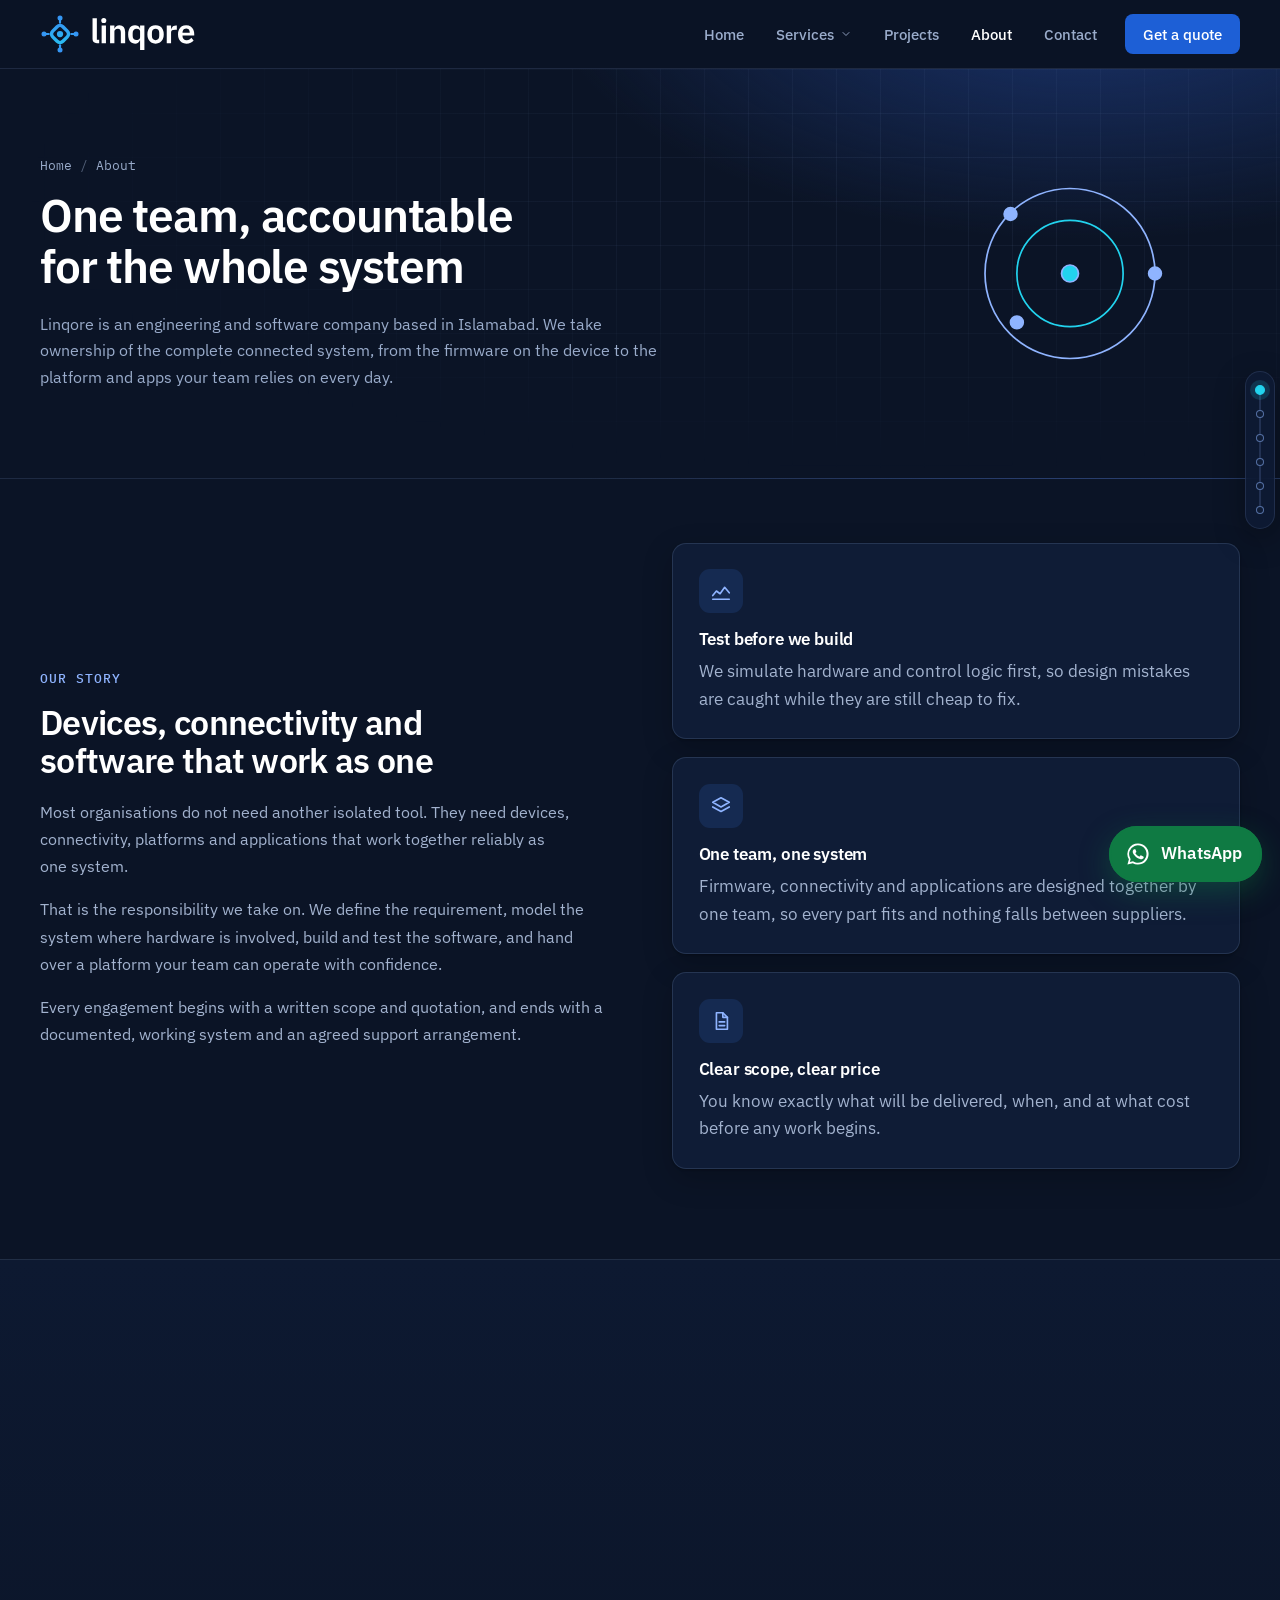
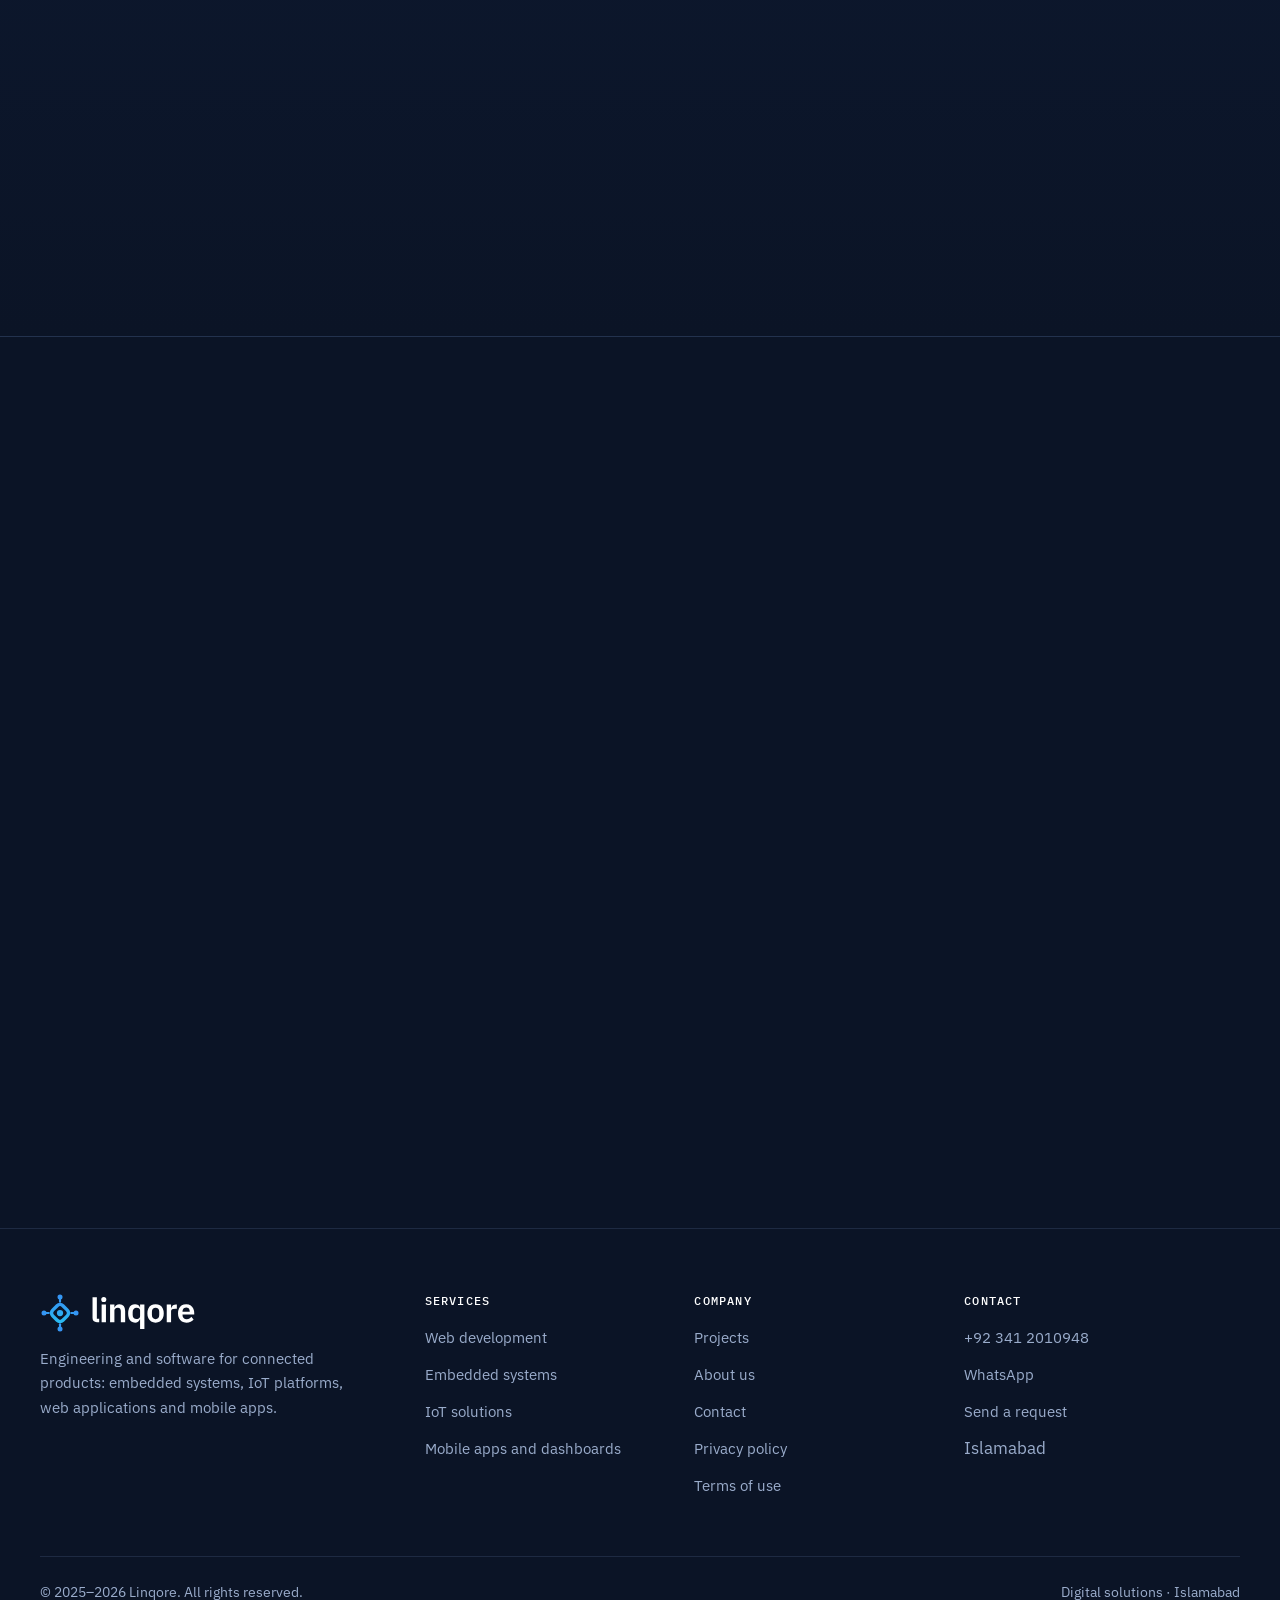
==== about/index.html @ fb5c83b1 "Copy: general quote and call to action that fit every kind of project Co-Authored-By: Claude Opus 5." ====
<!doctype html>
<html lang="en">
<head>
<meta charset="utf-8">
<meta http-equiv="Content-Security-Policy" content="default-src 'none'; script-src 'self'; style-src 'self'; font-src 'self'; img-src 'self' data:; connect-src 'self' https://formsubmit.co; base-uri 'none'; form-action 'none'; object-src 'none'; manifest-src 'self'; upgrade-insecure-requests">
<meta name="referrer" content="strict-origin-when-cross-origin">
<meta name="viewport" content="width=device-width, initial-scale=1, viewport-fit=cover">
<title>About Linqore: Engineering and Software Company in Islamabad</title>
<meta name="description" content="Linqore is an engineering and software company based in Islamabad. We take ownership of the complete connected system, from the firmware on the device to the platform and apps your team relies on every day.">
<link rel="canonical" href="https://123rahmat.github.io/NX/about/">
<meta name="theme-color" content="#0B1426">
<meta name="format-detection" content="telephone=no">
<meta property="og:type" content="website"><meta property="og:site_name" content="Linqore"><meta property="og:locale" content="en_PK">
<meta property="og:title" content="About Linqore: Engineering and Software Company in Islamabad"><meta property="og:description" content="Linqore is an engineering and software company based in Islamabad. We take ownership of the complete connected system, from the firmware on the device to the platform and apps your team relies on every day.">
<meta property="og:url" content="https://123rahmat.github.io/NX/about/"><meta property="og:image" content="https://123rahmat.github.io/NX/og-image.png"><meta property="og:image:width" content="1200"><meta property="og:image:height" content="630">
<meta name="twitter:card" content="summary_large_image"><meta name="twitter:title" content="About Linqore: Engineering and Software Company in Islamabad"><meta name="twitter:description" content="Linqore is an engineering and software company based in Islamabad. We take ownership of the complete connected system, from the firmware on the device to the platform and apps your team relies on every day."><meta name="twitter:image" content="https://123rahmat.github.io/NX/og-image.png">
<link rel="icon" href="data:image/svg+xml,%3Csvg%20xmlns%3D%22http%3A//www.w3.org/2000/svg%22%20viewBox%3D%220%200%2064%2064%22%3E%3Cg%20transform%3D%22translate%280.00%200.00%29%20scale%281.0000%29%22%3E%3Crect%20width%3D%2264%22%20height%3D%2264%22%20rx%3D%2216%22%20fill%3D%22%231D5FD6%22/%3E%3Cg%20transform%3D%22translate%288%208%29%20scale%28.75%29%22%3E%3Crect%20x%3D%2220.5%22%20y%3D%2220.5%22%20width%3D%2223%22%20height%3D%2223%22%20rx%3D%226.5%22%20fill%3D%22none%22%20stroke%3D%22%23FFFFFF%22%20stroke-width%3D%225.5%22%20transform%3D%22rotate%2845%2032%2032%29%22/%3E%3Ccircle%20cx%3D%2232%22%20cy%3D%2232%22%20r%3D%225%22%20fill%3D%22%23FFFFFF%22/%3E%3Cpath%20d%3D%22M32%2014V8.6%22%20stroke%3D%22%23FFFFFF%22%20stroke-width%3D%223.4%22%20stroke-linecap%3D%22round%22%20transform%3D%22rotate%280%2032%2032%29%22/%3E%3Ccircle%20cx%3D%2232%22%20cy%3D%226.4%22%20r%3D%224%22%20fill%3D%22%2322D3EE%22%20transform%3D%22rotate%280%2032%2032%29%22/%3E%3Cpath%20d%3D%22M32%2014V8.6%22%20stroke%3D%22%23FFFFFF%22%20stroke-width%3D%223.4%22%20stroke-linecap%3D%22round%22%20transform%3D%22rotate%2890%2032%2032%29%22/%3E%3Ccircle%20cx%3D%2232%22%20cy%3D%226.4%22%20r%3D%224%22%20fill%3D%22%2322D3EE%22%20transform%3D%22rotate%2890%2032%2032%29%22/%3E%3Cpath%20d%3D%22M32%2014V8.6%22%20stroke%3D%22%23FFFFFF%22%20stroke-width%3D%223.4%22%20stroke-linecap%3D%22round%22%20transform%3D%22rotate%28180%2032%2032%29%22/%3E%3Ccircle%20cx%3D%2232%22%20cy%3D%226.4%22%20r%3D%224%22%20fill%3D%22%2322D3EE%22%20transform%3D%22rotate%28180%2032%2032%29%22/%3E%3Cpath%20d%3D%22M32%2014V8.6%22%20stroke%3D%22%23FFFFFF%22%20stroke-width%3D%223.4%22%20stroke-linecap%3D%22round%22%20transform%3D%22rotate%28270%2032%2032%29%22/%3E%3Ccircle%20cx%3D%2232%22%20cy%3D%226.4%22%20r%3D%224%22%20fill%3D%22%2322D3EE%22%20transform%3D%22rotate%28270%2032%2032%29%22/%3E%3C/g%3E%3C/g%3E%3C/svg%3E" type="image/svg+xml">
<link rel="icon" href="../assets/favicon-32.png?v=aaf29b44cd" sizes="32x32" type="image/png">
<link rel="manifest" href="../site.webmanifest">
<link rel="apple-touch-icon" href="../assets/apple-touch-icon.png?v=e10cc27778">
<link rel="preload" href="../fonts/plex-sans-var.woff2" as="font" type="font/woff2" crossorigin>
<link rel="stylesheet" href="../assets/site.css?v=3111aea487">
<script src="../assets/site.js?v=c3d017e6e9"></script>
<script type="application/ld+json">{"@context": "https://schema.org", "@type": "BreadcrumbList", "itemListElement": [{"@type": "ListItem", "position": 1, "name": "Home", "item": "https://123rahmat.github.io/NX/"}, {"@type": "ListItem", "position": 2, "name": "About", "item": "https://123rahmat.github.io/NX/about/"}]}</script>
</head>
<body>
<a class="skip" href="#main">Skip to content</a>
<header class="hdr"><div class="wrap">
<a class="brand" href="../" ><img src="../assets/logo.svg?v=4b21b2e368" alt="Linqore" width="122" height="32"></a>
<button class="burger" type="button" aria-controls="nav" aria-expanded="false" aria-label="Menu"><span></span></button>
<nav class="nav" id="nav" aria-label="Main">
<a href="../">Home</a>
<div class="dd"><button type="button" aria-expanded="false" aria-haspopup="true">Services <svg viewBox="0 0 24 24" fill="none" stroke="currentColor" stroke-width="1.8" stroke-linecap="round" stroke-linejoin="round" aria-hidden="true"><path d="m6 9 6 6 6-6"/></svg></button>
<div class="dd-menu"><a href="../web-development/"><span class="ico"><svg viewBox="0 0 24 24" fill="none" stroke="currentColor" stroke-width="1.8" stroke-linecap="round" stroke-linejoin="round" aria-hidden="true"><rect x="3" y="4" width="18" height="14" rx="2"/><path d="M3 8h18M7 21h10M12 18v3"/></svg></span><span><b>Web development</b><small>Websites, portals and admin panels</small></span></a><a href="../embedded-systems/"><span class="ico"><svg viewBox="0 0 24 24" fill="none" stroke="currentColor" stroke-width="1.8" stroke-linecap="round" stroke-linejoin="round" aria-hidden="true"><rect x="7" y="7" width="10" height="10" rx="1.5"/><path d="M10 10h4v4h-4zM9 3v4M15 3v4M9 17v4M15 17v4M3 9h4M3 15h4M17 9h4M17 15h4"/></svg></span><span><b>Embedded systems</b><small>Firmware for ESP32, STM32 and Arduino</small></span></a><a href="../iot-solutions/"><span class="ico"><svg viewBox="0 0 24 24" fill="none" stroke="currentColor" stroke-width="1.8" stroke-linecap="round" stroke-linejoin="round" aria-hidden="true"><path d="M7 18a4.5 4.5 0 0 1-.5-9 6 6 0 0 1 11.5 1.5A3.75 3.75 0 0 1 17.5 18z"/><path d="M12 12v6M9.5 14.5 12 12l2.5 2.5"/></svg></span><span><b>IoT solutions</b><small>Devices, connectivity and cloud</small></span></a><a href="../mobile-apps/"><span class="ico"><svg viewBox="0 0 24 24" fill="none" stroke="currentColor" stroke-width="1.8" stroke-linecap="round" stroke-linejoin="round" aria-hidden="true"><rect x="7" y="2.5" width="10" height="19" rx="2.2"/><path d="M11 18.5h2"/></svg></span><span><b>Mobile apps and dashboards</b><small>Android, iOS and web dashboards</small></span></a><a class="all" href="../services/">All services <svg viewBox="0 0 24 24" fill="none" stroke="currentColor" stroke-width="1.8" stroke-linecap="round" stroke-linejoin="round" aria-hidden="true" class="arr"><path d="M5 12h14M13 6l6 6-6 6"/></svg></a></div></div>
<a href="../projects/">Projects</a>
<a href="../about/" aria-current="page">About</a>
<a href="../contact/">Contact</a>
<a class="btn cta" href="../contact/">Get a quote</a>
</nav></div></header>
<main id="main">
<section class="phero"><div class="grid-bg"></div><div class="wrap">
<div><ol class="crumbs"><li><a href="../">Home</a></li><li aria-current="page">About</li></ol><h1>One team, accountable for the whole system</h1><p class="lead">Linqore is an engineering and software company based in Islamabad. We take ownership of the complete connected system, from the firmware on the device to the platform and apps your team relies on every day.</p></div>
<div class="art"><svg viewBox="0 0 320 240" fill="none" aria-hidden="true"><g stroke="currentColor" stroke-width="1.6"><circle cx="160" cy="120" r="80"/><circle cx="160" cy="120" r="50" stroke="#22D3EE"/><circle cx="160" cy="120" r="8" fill="#22D3EE"/><circle cx="240" cy="120" r="6" fill="currentColor"/><circle cx="104" cy="64" r="6" fill="currentColor"/><circle cx="110" cy="166" r="6" fill="currentColor"/></g></svg></div></div></section>
<section class="sec"><div class="wrap split">
<div data-rv><span class="kick">Our story</span><h2 class="h2">Devices, connectivity and software that work as one</h2><div class="prose"><p>Most organisations do not need another isolated tool. They need devices, connectivity, platforms and applications that work together reliably as one system.</p><p>That is the responsibility we take on. We define the requirement, model the system where hardware is involved, build and test the software, and hand over a platform your team can operate with confidence.</p><p>Every engagement begins with a written scope and quotation, and ends with a documented, working system and an agreed support arrangement.</p></div></div>
<div class="cards one" data-rv><div class="card"><div class="ico-b"><svg viewBox="0 0 24 24" fill="none" stroke="currentColor" stroke-width="1.8" stroke-linecap="round" stroke-linejoin="round" aria-hidden="true"><path d="M3 17l4-5 4 3 5-7 5 6"/><path d="M3 21h18"/></svg></div><h3>Test before we build</h3><p>We simulate hardware and control logic first, so design mistakes are caught while they are still cheap to fix.</p></div><div class="card"><div class="ico-b"><svg viewBox="0 0 24 24" fill="none" stroke="currentColor" stroke-width="1.8" stroke-linecap="round" stroke-linejoin="round" aria-hidden="true"><path d="m12 3 9 5-9 5-9-5z"/><path d="m3 13 9 5 9-5"/></svg></div><h3>One team, one system</h3><p>Firmware, connectivity and applications are designed together by one team, so every part fits and nothing falls between suppliers.</p></div><div class="card"><div class="ico-b"><svg viewBox="0 0 24 24" fill="none" stroke="currentColor" stroke-width="1.8" stroke-linecap="round" stroke-linejoin="round" aria-hidden="true"><path d="M7 3h7l5 5v13H7z"/><path d="M14 3v5h5M10 13h6M10 17h6"/></svg></div><h3>Clear scope, clear price</h3><p>You know exactly what will be delivered, when, and at what cost before any work begins.</p></div></div>
</div></section>
<section class="sec alt"><div class="wrap">
<div class="sec-h" data-rv><span class="kick">Connectivity</span><h2>Communication links and protocols</h2><p>We connect devices over the link that suits the site, and use the protocol your systems already speak.</p></div>
<div class="cards four"><div class="card" data-rv><div class="ico-b"><svg viewBox="0 0 24 24" fill="none" stroke="currentColor" stroke-width="1.8" stroke-linecap="round" stroke-linejoin="round" aria-hidden="true"><path d="M2 9a15 15 0 0 1 20 0M5 12.5a10 10 0 0 1 14 0M8.5 16a5 5 0 0 1 7 0"/><circle cx="12" cy="19.5" r="1"/></svg></div><h3>Wi-Fi</h3><p>Local networks and direct cloud access for indoor and campus systems.</p><ul class="tags"><li>ESP32</li><li>ESP8266</li><li>Provisioning</li></ul></div><div class="card" data-rv><div class="ico-b"><svg viewBox="0 0 24 24" fill="none" stroke="currentColor" stroke-width="1.8" stroke-linecap="round" stroke-linejoin="round" aria-hidden="true"><path d="M4 20v-3M9 20v-7M14 20V9M19 20V4"/></svg></div><h3>GSM and LTE</h3><p>Remote sites with no Wi-Fi, using mobile data or SMS alerts.</p><ul class="tags"><li>SIM800L</li><li>GPRS data</li><li>SMS</li></ul></div><div class="card" data-rv><div class="ico-b"><svg viewBox="0 0 24 24" fill="none" stroke="currentColor" stroke-width="1.8" stroke-linecap="round" stroke-linejoin="round" aria-hidden="true"><path d="m7 7 10 10-5 4V3l5 4L7 17"/></svg></div><h3>Bluetooth</h3><p>Short-range pairing and setup from a phone app.</p><ul class="tags"><li>BLE</li><li>Classic</li><li>App setup</li></ul></div><div class="card" data-rv><div class="ico-b"><svg viewBox="0 0 24 24" fill="none" stroke="currentColor" stroke-width="1.8" stroke-linecap="round" stroke-linejoin="round" aria-hidden="true"><path d="M5 3v6a3 3 0 0 0 3 3h8a3 3 0 0 1 3 3v6"/><path d="M3 3h4M17 21h4"/></svg></div><h3>Serial and wired</h3><p>Boards, sensors and industrial equipment on a wire.</p><ul class="tags"><li>UART</li><li>SPI</li><li>I2C</li><li>RS-485</li><li>CAN</li></ul></div></div>
</div></section>
<section class="sec"><div class="wrap">
<div class="sec-h" data-rv><span class="kick">Protocols</span><h2>Industry-standard protocols, securely implemented</h2></div>
<div class="proto" data-rv><div><b>MQTT</b><p>Lightweight publish and subscribe for sensors and commands.</p></div><div><b>HTTP / HTTPS</b><p>REST APIs and web services between devices and servers.</p></div><div><b>TCP</b><p>Reliable data streams, for example device to PC or server.</p></div><div><b>UDP</b><p>Fast, low-latency telemetry where an occasional loss is acceptable.</p></div><div><b>WebSocket</b><p>Live two-way updates for dashboards.</p></div><div><b>Modbus</b><p>Industrial meters, drives and controllers.</p></div><div><b>CoAP</b><p>Constrained devices on low-power networks.</p></div><div><b>TLS</b><p>Encryption for data in transit.</p></div></div>
</div></section>
<section class="sec"><div class="wrap"><div class="cta-band" data-rv><div><h2>Have a project in mind? Let us build it right.</h2><p>Share your requirements. We will reply with a written scope, a realistic timeline and an itemised quotation, with no obligation.</p></div>
<div class="btns"><a class="btn btn-l" href="../contact/">Get a quote <svg viewBox="0 0 24 24" fill="none" stroke="currentColor" stroke-width="1.8" stroke-linecap="round" stroke-linejoin="round" aria-hidden="true" class="arr"><path d="M5 12h14M13 6l6 6-6 6"/></svg></a><a class="btn btn-wa" href="https://wa.me/923412010948?text=Hi%20Linqore%2C%20I%27d%20like%20to%20discuss%20a%20project." target="_blank" rel="noopener noreferrer"><svg viewBox="0 0 32 32" aria-hidden="true"><path fill="currentColor" d="M16 3a13 13 0 0 0-11.2 19.6L3 29l6.6-1.7A13 13 0 1 0 16 3zm0 23.7c-2 0-4-.6-5.7-1.6l-.4-.2-3.9 1 1-3.8-.3-.4A10.7 10.7 0 1 1 16 26.7zm5.9-8c-.3-.2-1.9-1-2.2-1s-.5-.2-.7.2-.8 1-1 1.2-.4.2-.7 0a8.8 8.8 0 0 1-4.4-3.8c-.3-.6.3-.5 1-1.7.1-.2 0-.4 0-.6l-1-2.4c-.3-.6-.5-.5-.7-.5h-.6c-.2 0-.6 0-.9.4s-1.2 1.1-1.2 2.7 1.2 3.2 1.4 3.4 2.4 3.6 5.7 5c2.1.9 3 1 4 .8.7-.1 1.9-.8 2.2-1.5s.3-1.4.2-1.5-.3-.2-.6-.4z"/></svg> WhatsApp</a></div></div></div></section>
</main>
<footer class="ftr"><div class="wrap">
<div class="cols">
<div><a class="brand" href="../"><img src="../assets/logo.svg?v=4b21b2e368" alt="Linqore" width="122" height="32"></a><p>Engineering and software for connected products: embedded systems, IoT platforms, web applications and mobile apps.</p></div>
<div><h2 class="fh">Services</h2><ul><li><a href="../web-development/">Web development</a></li><li><a href="../embedded-systems/">Embedded systems</a></li><li><a href="../iot-solutions/">IoT solutions</a></li><li><a href="../mobile-apps/">Mobile apps and dashboards</a></li></ul></div>
<div><h2 class="fh">Company</h2><ul><li><a href="../projects/">Projects</a></li><li><a href="../about/">About us</a></li><li><a href="../contact/">Contact</a></li><li><a href="../privacy/">Privacy policy</a></li><li><a href="../terms/">Terms of use</a></li></ul></div>
<div><h2 class="fh">Contact</h2><ul><li><a href="tel:+923412010948">+92 341 2010948</a></li><li><a href="https://wa.me/923412010948?text=Hi%20Linqore%2C%20I%27d%20like%20to%20discuss%20a%20project." target="_blank" rel="noopener noreferrer">WhatsApp</a></li><li><a href="../contact/">Send a request</a></li><li>Islamabad</li></ul></div>
</div>
<div class="bot"><span>&copy; 2025&ndash;<span id="yr">2026</span> Linqore. All rights reserved.</span><span>Digital solutions &middot; Islamabad</span></div>
</div></footer>
<a class="wa-fab" href="https://wa.me/923412010948?text=Hi%20Linqore%2C%20I%27d%20like%20to%20discuss%20a%20project." target="_blank" rel="noopener noreferrer" aria-label="Chat with us on WhatsApp"><svg viewBox="0 0 32 32" aria-hidden="true"><path fill="currentColor" d="M16 3a13 13 0 0 0-11.2 19.6L3 29l6.6-1.7A13 13 0 1 0 16 3zm0 23.7c-2 0-4-.6-5.7-1.6l-.4-.2-3.9 1 1-3.8-.3-.4A10.7 10.7 0 1 1 16 26.7zm5.9-8c-.3-.2-1.9-1-2.2-1s-.5-.2-.7.2-.8 1-1 1.2-.4.2-.7 0a8.8 8.8 0 0 1-4.4-3.8c-.3-.6.3-.5 1-1.7.1-.2 0-.4 0-.6l-1-2.4c-.3-.6-.5-.5-.7-.5h-.6c-.2 0-.6 0-.9.4s-1.2 1.1-1.2 2.7 1.2 3.2 1.4 3.4 2.4 3.6 5.7 5c2.1.9 3 1 4 .8.7-.1 1.9-.8 2.2-1.5s.3-1.4.2-1.5-.3-.2-.6-.4z"/></svg><span>WhatsApp</span></a>
</body>
</html>
---- assets/site.css ----
/* Linqore design system */
@font-face{font-family:'IBM Plex Sans';font-style:normal;font-weight:400 600;font-display:optional;src:url(../fonts/plex-sans-var.woff2) format('woff2');unicode-range:U+0000-00FF,U+0131,U+0152-0153,U+02BB-02BC,U+02C6,U+02DA,U+02DC,U+0304,U+0308,U+0329,U+2000-206F,U+20AC,U+2122,U+2191,U+2193,U+2212,U+2215,U+FEFF,U+FFFD}
@font-face{font-family:'IBM Plex Mono';font-style:normal;font-weight:400;font-display:optional;src:url(../fonts/plex-mono-400.woff2) format('woff2');unicode-range:U+0000-00FF,U+2000-206F}
@font-face{font-family:'IBM Plex Mono';font-style:normal;font-weight:500;font-display:optional;src:url(../fonts/plex-mono-500.woff2) format('woff2');unicode-range:U+0000-00FF,U+2000-206F}

:root{
  --navy:#0B1426;--navy-2:#0F1C36;--line-d:rgba(148,178,230,.14);
  --ink-d:#E8EEF8;--muted-d:#9AACCB;
  --bg:#0B1426;--bg-2:#0D1931;--card:#0F1C36;--field:#0A1222;--line:rgba(148,178,230,.16);--ink:#E8EEF8;--muted:#A3B3CF;
  --accent:#8FB4FF;--accent-2:#3B82F6;--btn:#1D5FD6;--btn-h:#2563EB;--cyan:#22D3EE;--ok:#16A34A;--wa:#0F7A43;
  --r:14px;--r-sm:10px;--shadow:0 1px 2px rgba(0,0,0,.25),0 10px 30px rgba(0,0,0,.22);
  --shadow-lg:0 2px 4px rgba(0,0,0,.3),0 24px 60px rgba(0,0,0,.4);
  --ease:cubic-bezier(.2,.7,.2,1);--wrap:1200px;--hdr:68px;--gut:clamp(16px,4vw,40px);
  --sans:'IBM Plex Sans',system-ui,-apple-system,'Segoe UI',sans-serif;--mono:'IBM Plex Mono',ui-monospace,Menlo,monospace;
  color-scheme:dark;
}
*,*::before,*::after{box-sizing:border-box}
/* All scrollbars hidden (scrolling still works everywhere); the section dots show page position */
*{scrollbar-width:none;-ms-overflow-style:none}
*::-webkit-scrollbar{display:none;width:0;height:0}
html{-webkit-text-size-adjust:100%;scroll-behavior:smooth;scroll-padding-top:calc(var(--hdr) + 16px)}
body{margin:0;background:var(--bg);color:var(--ink);font:clamp(15px,14.4px + .2vw,16.5px)/1.65 var(--sans);-webkit-font-smoothing:antialiased;text-rendering:optimizeLegibility;font-kerning:normal;font-feature-settings:"kern" 1,"liga" 1,"calt" 1}
img,svg,canvas{display:block;max-width:100%}
a{color:var(--accent);text-underline-offset:3px}
h1,h2,h3,h4{line-height:1.12;margin:0;font-weight:600;letter-spacing:-.02em;text-wrap:balance;color:#fff}
h3,h4{letter-spacing:-.01em;line-height:1.25}
p{margin:0;text-wrap:pretty}
:focus-visible{outline:3px solid var(--accent-2);outline-offset:3px;border-radius:4px}
.wrap{max-width:calc(var(--wrap) + 2 * var(--gut));margin:0 auto;padding:0 var(--gut)}
@media (min-width:1600px){:root{--wrap:1320px}}
.skip{position:absolute;left:12px;top:-60px;z-index:100;background:#fff;color:#0F1B2E;text-decoration:none;padding:10px 14px;border-radius:8px;font-weight:600}
.skip:focus{top:12px}
.sr{position:absolute;width:1px;height:1px;overflow:hidden;clip:rect(0 0 0 0);white-space:nowrap}

/* ---------- Header / top navigation ---------- */
.hdr{position:sticky;top:0;z-index:50;background:rgba(11,20,38,.94);backdrop-filter:saturate(1.4) blur(14px);-webkit-backdrop-filter:saturate(1.4) blur(14px);border-bottom:1px solid var(--line-d);color:var(--ink-d)}
.hdr .wrap{height:var(--hdr);display:flex;align-items:center;gap:24px}
.brand{display:flex;align-items:center;gap:10px;color:#fff;text-decoration:none;font-weight:600;font-size:19px;letter-spacing:-.01em;flex:none}
.brand img{display:block;height:36px;width:auto}
@media (min-width:1024px){.hdr .brand img{height:40px}}
@media (max-width:360px){.hdr .brand img{height:32px}}
.ftr .brand img{height:40px}
.brand svg{width:34px;height:34px;flex:none}
.nav{display:flex;align-items:center;gap:4px;margin-left:auto}
.nav>a,.dd>button{display:flex;align-items:center;gap:6px;height:40px;padding:0 14px;border-radius:8px;color:var(--muted-d);text-decoration:none;font:500 15px var(--sans);background:none;border:0;cursor:pointer;transition:color .2s,background .2s}
.nav>a:focus-visible,.dd>button:focus-visible,.dd.open>button{color:#fff;background:rgba(255,255,255,.06)}
@media (hover:hover) and (pointer:fine){.nav>a:hover,.dd>button:hover{color:#fff;background:rgba(255,255,255,.06)}}
.nav>a[aria-current],.dd.cur>button{color:#fff}
.nav .cta{margin-left:10px;background:var(--btn);color:#fff!important;padding:0 18px}
.nav .cta:hover{background:var(--btn-h)}
.dd{position:relative}
.dd>button svg{width:12px;height:12px;transition:transform .25s var(--ease)}
.dd-menu{position:absolute;top:calc(100% + 10px);left:50%;width:min(560px,90vw);transform:translate(-50%,6px);opacity:0;visibility:hidden;transition:opacity .2s,transform .25s var(--ease),visibility .2s;background:var(--navy-2);border:1px solid var(--line-d);border-radius:var(--r);padding:10px;display:grid;grid-template-columns:1fr 1fr;gap:4px;box-shadow:0 24px 60px rgba(0,0,0,.4)}
.dd-menu::before{content:"";position:absolute;inset:-12px 0 auto;height:12px}
.dd.open .dd-menu{opacity:1;visibility:visible;transform:translate(-50%,0)}
@media (hover:hover) and (pointer:fine) and (min-width:961px){.dd:hover .dd-menu{opacity:1;visibility:visible;transform:translate(-50%,0)}.dd:hover>button svg{transform:rotate(180deg)}}
.dd.open>button svg{transform:rotate(180deg)}
.dd-menu a{display:flex;gap:12px;padding:12px;border-radius:var(--r-sm);text-decoration:none;color:var(--ink-d);transition:background .2s}
.dd-menu a:hover,.dd-menu a[aria-current]{background:rgba(255,255,255,.06)}
.dd-menu .ico{flex:none;width:38px;height:38px;border-radius:9px;background:rgba(59,130,246,.14);color:#8FB4FF;display:grid;place-items:center}
.dd-menu .ico svg{width:20px;height:20px}
.dd-menu b{display:block;font-weight:600;font-size:15px}
.dd-menu small{display:block;color:var(--muted-d);font-size:13px;line-height:1.45;margin-top:2px}
.dd-menu .all svg{width:16px;height:16px;flex:none}
.dd-menu .all{align-items:center;gap:6px;grid-column:1/-1;justify-content:center;color:#8FB4FF;font-weight:500;font-size:14px;border-top:1px solid var(--line-d);border-radius:0 0 var(--r-sm) var(--r-sm);margin-top:4px}
.nav a,.nav button,.burger{-webkit-tap-highlight-color:transparent}
.burger{display:none;margin-left:auto;width:44px;height:44px;border-radius:10px;border:1px solid var(--line-d);background:transparent;color:#fff;cursor:pointer;place-items:center}
.burger span,.burger span::before,.burger span::after{display:block;width:20px;height:2px;background:currentColor;border-radius:2px;position:relative;transition:transform .3s var(--ease),background .2s}
.burger span::before,.burger span::after{content:"";position:absolute;left:0}
.burger span::before{top:-6px}.burger span::after{top:6px}
.menu-open .burger span{background:transparent}
.menu-open .burger span::before{transform:translateY(6px) rotate(45deg)}
.menu-open .burger span::after{transform:translateY(-6px) rotate(-45deg)}

@media (max-width:960px){
  .hdr{backdrop-filter:none;-webkit-backdrop-filter:none;background:var(--navy)}
  .js .burger{display:grid}
  .js .nav{position:fixed;inset:var(--hdr) 0 0;margin:0;flex-direction:column;align-items:stretch;gap:2px;padding:16px var(--gut) 32px;background:var(--navy);overflow-y:auto;transform:translateY(-8px);opacity:0;visibility:hidden;transition:opacity .25s,transform .3s var(--ease),visibility .25s;overscroll-behavior:contain;-webkit-overflow-scrolling:touch}
  .js .nav>*{flex-shrink:0}
  .js.menu-open .nav{opacity:1;visibility:visible;transform:none}
  .js.menu-open,.js.menu-open body{overflow:hidden}
  .nav>a,.dd>button{height:52px;font-size:17px;padding:0 12px;width:100%;justify-content:space-between}
  .dd-menu{position:static;transform:none;width:auto;opacity:1;visibility:visible;grid-template-columns:1fr;background:transparent;border:0;box-shadow:none;padding:0 0 8px 8px;display:none}
  .dd.open .dd-menu{display:grid;transform:none}
  .nav .cta{margin:14px 0 0;justify-content:center}
  .hdr .wrap{gap:12px}
  html:not(.js) .hdr .wrap{height:auto;flex-wrap:wrap;padding-top:12px;padding-bottom:12px}
  html:not(.js) .nav{flex-wrap:wrap;margin-left:0}
}

/* ---------- Buttons ---------- */
.btn{display:inline-flex;align-items:center;justify-content:center;gap:10px;height:46px;padding:0 22px;border-radius:10px;font:600 15px var(--sans);text-decoration:none;border:1px solid transparent;cursor:pointer;transition:transform .2s var(--ease),background .2s,box-shadow .2s,border-color .2s}
.btn svg{width:18px;height:18px;transition:transform .2s var(--ease)}
.btn:hover svg.arr{transform:translateX(3px)}
.btn-p{background:var(--btn);color:#fff;box-shadow:0 6px 20px rgba(29,95,214,.35)}
.btn-p:hover{background:var(--btn-h);transform:translateY(-1px)}
.btn-l{background:#fff;color:#0F1B2E}
.btn-l:hover{transform:translateY(-1px);box-shadow:var(--shadow-lg)}
.btn-g{border-color:rgba(255,255,255,.22);color:#fff;background:rgba(255,255,255,.04)}
.btn-g:hover{border-color:rgba(255,255,255,.5);background:rgba(255,255,255,.08)}
.btn-wa{background:var(--wa);color:#fff}
.btn-wa:hover{filter:brightness(1.1);transform:translateY(-1px)}
.btns{display:flex;flex-wrap:wrap;gap:12px}

/* ---------- Hero (home) ---------- */
.hero{position:relative;overflow:hidden;background:radial-gradient(1200px 600px at 75% -10%,#1B3570 0%,transparent 60%),radial-gradient(800px 500px at -10% 110%,#0E2A4F 0%,transparent 60%),var(--navy);color:var(--ink-d);isolation:isolate}
.hero canvas{position:absolute;inset:0;width:100%;height:100%;z-index:-1}
.hero::after{content:"";position:absolute;inset:auto 0 0;height:120px;background:linear-gradient(transparent,rgba(11,20,38,.6));z-index:-1;pointer-events:none}
.hero .wrap{display:grid;grid-template-columns:1.1fr .9fr;gap:clamp(40px,5vw,72px);align-items:center;padding-top:clamp(48px,6vw,88px);padding-bottom:clamp(56px,6vw,92px);min-height:min(760px,calc(100vh - var(--hdr)))}
.eyebrow{display:inline-flex;align-items:center;gap:10px;font:500 13px var(--mono);letter-spacing:.08em;text-transform:uppercase;color:#8FB4FF}
.eyebrow::before{content:"";width:8px;height:8px;border-radius:2px;background:var(--cyan);box-shadow:0 0 0 4px rgba(34,211,238,.15);animation:pulse 2.4s ease-in-out infinite}
.hero h1{font-size:clamp(34px,4.8vw,60px);line-height:1.05;margin:18px 0 20px;color:#fff;letter-spacing:-.03em}
.hero h1 .grad{background:linear-gradient(92deg,#8FB4FF 0%,#22D3EE 100%);-webkit-background-clip:text;background-clip:text;color:transparent}
.hero .lead{font-size:clamp(16px,1.3vw,18px);color:var(--muted-d);max-width:560px;margin-bottom:34px}
.checks{display:flex;flex-wrap:wrap;gap:10px 22px;margin:30px 0 0;padding:0;list-style:none;color:var(--muted-d);font-size:15px}
.checks li{display:flex;align-items:center;gap:8px}
.checks svg{width:18px;height:18px;color:var(--cyan)}

/* Hero work cycle */
.cycle{position:relative;margin:0;width:100%;max-width:clamp(400px,32vw,500px);aspect-ratio:1;justify-self:center;container-type:inline-size}
.cy-ring{position:absolute;inset:0;width:100%;height:100%;overflow:visible}
.cy-ring .trk{fill:none;stroke:rgba(143,180,255,.16);stroke-width:2}
.cy-ring .flw{fill:none;stroke:url(#cyg);stroke-width:2.5;stroke-dasharray:6 14;animation:flowd 1.6s linear infinite;opacity:.8}
.cy-ring .in{fill:rgba(15,28,54,.55);stroke:rgba(143,180,255,.12);stroke-width:1.5}
.cy-orbit{position:absolute;inset:17.5%;border-radius:50%;animation:spin 8s linear infinite;z-index:1}
.cy-orbit span{position:absolute;left:50%;top:0;width:14px;height:14px;margin:-7px 0 0 -7px;border-radius:50%;background:#22D3EE;box-shadow:0 0 0 6px rgba(34,211,238,.18),0 0 24px 6px rgba(34,211,238,.55)}
.cy-hub{position:absolute;left:50%;top:50%;transform:translate(-50%,-50%);width:26%;text-align:center;display:flex;flex-direction:column;align-items:center;gap:4px}
.cy-logo svg{width:52px;height:52px;margin-bottom:6px;filter:drop-shadow(0 8px 24px rgba(59,130,246,.5))}
.cy-hub b{color:#fff;font-size:clamp(15px,1.6vw,18px);line-height:1.2}
.cy-hub small{color:var(--muted-d);font:500 10.5px/1.4 var(--mono);letter-spacing:.05em;text-transform:uppercase}
.cy-st{position:absolute;z-index:2;transform:translate(-50%,-50%);display:flex;align-items:center;gap:12px;width:max-content;max-width:35%;padding:11px 14px 11px 11px;border-radius:14px;background:rgba(15,28,54,.92);border:1px solid var(--line-d);box-shadow:0 12px 32px rgba(0,0,0,.35);animation:act 8s linear infinite}
.cy-st.s1{left:50%;top:17.5%}.cy-st.s2{left:auto;right:0;top:50%;transform:translateY(-50%);animation-delay:2s}.cy-st.s3{left:50%;top:82.5%;animation-delay:4s}.cy-st.s4{left:0;top:50%;transform:translateY(-50%);animation-delay:6s}
.cy-ic{flex:none;width:42px;height:42px;border-radius:11px;display:grid;place-items:center;background:rgba(59,130,246,.16);color:#8FB4FF;transition:background .3s,color .3s}
.cy-ic svg{width:22px;height:22px}
.cy-tx{display:flex;flex-direction:column;line-height:1.25}
.cy-tx small{font:500 10.5px var(--mono);letter-spacing:.08em;color:#8FB4FF}
.cy-tx b{color:#fff;font-size:15px;font-weight:600;line-height:1.2}
.cy-tx em{font:normal 11.5px var(--mono);color:var(--muted-d);white-space:nowrap}
@container (max-width:500px){.cy-st{padding:9px 12px 9px 9px;gap:9px}.cy-ic{width:34px;height:34px}.cy-ic svg{width:18px;height:18px}.cy-tx b{font-size:14px}.cy-tx em,.cy-hub small{display:none}.cy-logo svg{width:42px;height:42px}}
@container (max-width:300px){.cy-hub b{display:none}}
@container (max-width:400px){.cy-st{padding:7px 9px 7px 7px;gap:7px;border-radius:11px;max-width:37%}.cy-ic{width:28px;height:28px;border-radius:8px}.cy-ic svg{width:15px;height:15px}.cy-tx small{font-size:9px}.cy-tx b{font-size:12.5px}.cy-logo svg{width:34px;height:34px;margin-bottom:4px}.cy-hub b{font-size:13px}.cy-orbit span{width:11px;height:11px;margin:-5.5px 0 0 -5.5px}}
@keyframes act{0%,20%{border-color:rgba(34,211,238,.75);box-shadow:0 0 0 4px rgba(34,211,238,.12),0 16px 40px rgba(0,0,0,.45)}28%,100%{border-color:var(--line-d);box-shadow:0 12px 32px rgba(0,0,0,.35)}}
@keyframes spin{to{transform:rotate(360deg)}}

/* Technology strip */
.marq{background:var(--navy-2);border-top:1px solid var(--line-d);border-bottom:1px solid var(--line-d);overflow:hidden;padding:18px 0}
.marq-wrap{-webkit-mask-image:linear-gradient(90deg,transparent,#000 8%,#000 92%,transparent);mask-image:linear-gradient(90deg,transparent,#000 8%,#000 92%,transparent)}
.marq-in{display:flex;gap:12px;width:max-content;animation:mq 45s linear infinite}
.marq:hover .marq-in{animation-play-state:paused}
.marq span{flex:none;font:500 14px var(--mono);color:var(--muted-d);padding:8px 16px;border:1px solid var(--line-d);border-radius:999px;background:rgba(255,255,255,.03)}
@keyframes mq{to{transform:translateX(calc(-50% - 6px))}}

/* ---------- Page hero (inner pages) ---------- */
.phero{position:relative;overflow:hidden;background:radial-gradient(900px 420px at 85% -20%,#1B3570 0%,transparent 60%),var(--navy);color:var(--ink-d);isolation:isolate;border-bottom:1px solid var(--line-d)}
.phero+.sec{padding-top:clamp(40px,5vw,72px)}
.phero .wrap{padding-top:clamp(48px,6vw,84px);padding-bottom:clamp(52px,6vw,88px);display:grid;grid-template-columns:1.25fr .75fr;gap:40px;align-items:center}
.phero h1{font-size:clamp(30px,3.8vw,46px);color:#fff;margin:16px 0 18px;letter-spacing:-.025em}
.phero .lead{color:var(--muted-d);font-size:clamp(16px,1.2vw,17px);max-width:640px}
.phero .art{justify-self:end;width:100%;max-width:340px;color:#8FB4FF}
.grid-bg{position:absolute;inset:0;z-index:-1;background-image:linear-gradient(rgba(148,178,230,.07) 1px,transparent 1px),linear-gradient(90deg,rgba(148,178,230,.07) 1px,transparent 1px);background-size:44px 44px;-webkit-mask-image:radial-gradient(ellipse at 70% 30%,#000 10%,transparent 70%);mask-image:radial-gradient(ellipse at 70% 30%,#000 10%,transparent 70%)}
.crumbs{display:flex;flex-wrap:wrap;gap:8px;font:13px var(--mono);color:var(--muted-d);list-style:none;margin:0;padding:0}
.crumbs a{color:var(--muted-d);text-decoration:none}
.crumbs a:hover{color:#fff}
.crumbs li+li::before{content:"/";margin-right:8px;opacity:.5}

/* ---------- Sections ---------- */
.sec{padding:clamp(56px,7vw,96px) 0}
.sec.alt{background:linear-gradient(180deg,var(--bg-2),var(--bg));border-top:1px solid var(--line);border-bottom:1px solid var(--line)}
.sec-h{max-width:680px;margin-bottom:clamp(28px,3.4vw,44px)}
.sec-h.c{margin-left:auto;margin-right:auto;text-align:center}
.sec-h.c p{margin-inline:auto}
.kick{font:500 13px var(--mono);letter-spacing:.08em;text-transform:uppercase;color:var(--accent)}
.sec-h h2{font-size:clamp(26px,3.2vw,40px);margin:12px 0 14px;letter-spacing:-.02em}
.sec-h p{color:var(--muted);font-size:clamp(15.5px,1.15vw,17px);max-width:62ch}

/* Cards */
.cards{display:grid;grid-template-columns:repeat(3,minmax(0,1fr));gap:18px}
.cards.two{grid-template-columns:repeat(2,minmax(0,1fr))}
.cards.four{grid-template-columns:repeat(4,minmax(0,1fr))}
.card{position:relative;background:var(--card);border:1px solid var(--line);border-radius:var(--r);padding:clamp(20px,2vw,26px);box-shadow:var(--shadow);transition:transform .3s var(--ease),box-shadow .3s var(--ease),border-color .3s;display:flex;flex-direction:column}
a.card{text-decoration:none;color:inherit;display:flex;flex-direction:column}
a.card:hover{transform:translateY(-4px);box-shadow:var(--shadow-lg);border-color:rgba(91,141,239,.5)}
.card .tags{margin-top:auto;padding-top:16px}
.card .tags+.more{margin-top:0;padding-top:16px}
.card h3{font-size:clamp(17px,1.3vw,19px);margin:16px 0 8px}
.card p{color:var(--muted)}
.card .more{margin-top:auto;padding-top:20px;color:var(--accent);font-weight:600;font-size:15px;display:flex;align-items:center;gap:6px}
.card .more svg{width:16px;height:16px;transition:transform .2s var(--ease)}
a.card:hover .more svg{transform:translateX(4px)}
.ico-b{width:44px;height:44px;border-radius:11px;display:grid;place-items:center;background:rgba(59,130,246,.14);color:var(--accent)}
.ico-b svg{width:22px;height:22px}
.tags{display:flex;flex-wrap:wrap;gap:8px;list-style:none;margin:16px 0 0;padding:0}
.tags li{font:12.5px var(--mono);padding:5px 11px;border-radius:999px;background:rgba(255,255,255,.04);color:var(--muted);border:1px solid var(--line)}

/* Process */
.process{display:grid;grid-template-columns:repeat(4,minmax(0,1fr));gap:22px;counter-reset:s;position:relative}
.process::before{content:"";position:absolute;left:4%;right:4%;top:28px;height:2px;background:linear-gradient(90deg,transparent,rgba(91,141,239,.5),transparent);background-size:200% 100%;animation:flow 4s linear infinite}
.step{position:relative;text-align:left}
.step .n{position:relative;width:58px;height:58px;border-radius:15px;background:var(--navy-2);border:1px solid var(--line-d);display:grid;place-items:center;color:#8FB4FF;margin-bottom:22px}
.step .n svg{width:24px;height:24px}
.step .n::after{counter-increment:s;content:"0" counter(s);position:absolute;top:-10px;right:-10px;font:500 11px var(--mono);background:var(--btn);color:#fff;padding:3px 7px;border-radius:999px}
.step h3{font-size:17px;margin-bottom:6px}
.step p{color:var(--muted-d);font-size:15px}
.step .m{font:12px var(--mono);color:#8FB4FF;margin-top:12px;display:block}

/* Stats */
.stats{display:grid;grid-template-columns:repeat(4,1fr);gap:1px;background:var(--line);border:1px solid var(--line);border-radius:var(--r);overflow:hidden}
.stats div{background:var(--card);padding:clamp(18px,2vw,24px) clamp(16px,2vw,22px)}
.stats b{display:block;font-size:clamp(26px,3vw,36px);font-weight:600;letter-spacing:-.02em;color:var(--ink);font-variant-numeric:tabular-nums}
.stats span{color:var(--muted);font-size:15px}

/* Projects */
.filters{display:flex;flex-wrap:wrap;gap:8px;margin-bottom:28px}
.filters button{height:40px;padding:0 16px;border-radius:999px;border:1px solid var(--line);background:transparent;color:var(--muted);font:500 14px var(--sans);cursor:pointer;transition:all .2s}
.filters button:hover{border-color:var(--accent);color:var(--accent)}
.filters button[aria-pressed=true]{background:var(--btn);border-color:var(--btn);color:#fff}
.pgrid{display:grid;grid-template-columns:repeat(3,minmax(0,1fr));gap:18px}
.proj{display:flex;flex-direction:column;background:var(--card);border:1px solid var(--line);border-radius:var(--r);overflow:hidden;box-shadow:var(--shadow);transition:transform .3s var(--ease),box-shadow .3s var(--ease)}
.proj:hover{transform:translateY(-4px);box-shadow:var(--shadow-lg);border-color:rgba(91,141,239,.45)}
.proj[hidden]{display:none}
.pv{position:relative;aspect-ratio:16/9;background:radial-gradient(400px 200px at 70% 0%,#1B3570,transparent 70%),var(--navy);color:#8FB4FF;overflow:hidden}
.pv svg{position:absolute;inset:0;width:100%;height:100%}
.pv .badge{position:absolute;left:14px;top:14px;font:500 11px var(--mono);letter-spacing:.06em;text-transform:uppercase;padding:5px 10px;border-radius:999px;background:rgba(22,163,74,.16);color:#6EE7A0;border:1px solid rgba(110,231,160,.25)}
.pb{padding:18px 20px 22px;display:flex;flex-direction:column;flex:1}
.pb .cat{font:500 12px var(--mono);letter-spacing:.06em;text-transform:uppercase;color:var(--accent);display:flex;justify-content:space-between}
.pb .cat span{color:var(--muted)}
.pb h3{font-size:clamp(16.5px,1.25vw,18px);margin:8px 0 8px}
.pb p{color:var(--muted);font-size:14.5px}
.pb .tags{margin-top:auto;padding-top:16px}

/* Project visuals animation */
.pv .a-dash{stroke-dasharray:6 8;animation:flowd 2s linear infinite}
.pv .a-pulse{animation:pulse 2s ease-in-out infinite}
.pv .a-ring{transform-box:fill-box;transform-origin:center;animation:ring 2.4s ease-out infinite}
.pv .a-draw{stroke-dasharray:400;stroke-dashoffset:400;animation:draw 3s var(--ease) infinite}
.pv .a-scan{animation:scan 3s ease-in-out infinite}
.pv .a-blink{animation:blink 1.2s steps(2) infinite}

/* Split / feature rows */
.cards.one{grid-template-columns:1fr}
.sp{height:20px}
.h2{font-size:clamp(24px,3vw,34px);margin:12px 0 20px}
.sec-more{margin-top:32px}
.split{display:grid;grid-template-columns:1fr 1fr;gap:64px;align-items:center}
.split .art{width:100%;max-width:520px;justify-self:center}
.list{list-style:none;margin:24px 0 0;padding:0;display:grid;gap:14px}
.list li{display:flex;gap:14px;align-items:flex-start}
.list li svg{flex:none;width:22px;height:22px;color:var(--accent);margin-top:2px}
.list b{display:block}
.list span{color:var(--muted);font-size:15px}
.prose p+p{margin-top:16px}
.prose p{color:var(--muted);font-size:clamp(15.5px,1.1vw,16.5px);line-height:1.75;max-width:68ch}

/* Quote */
.quote{text-align:center;max-width:860px;margin:0 auto}
.quote blockquote{margin:0;font-size:clamp(21px,2.6vw,30px);line-height:1.3;font-weight:500;color:#fff;letter-spacing:-.015em}
.quote cite{display:block;margin-top:18px;font:500 13px var(--mono);letter-spacing:.08em;text-transform:uppercase;color:#8FB4FF;font-style:normal}

/* Protocol grid */
.proto{display:grid;grid-template-columns:repeat(4,minmax(0,1fr));gap:1px;background:var(--line);border:1px solid var(--line);border-radius:var(--r);overflow:hidden}
.proto div{background:var(--card);padding:22px}
.proto b{font:600 15px var(--mono);color:var(--ink)}
.proto p{color:var(--muted);font-size:14px;margin-top:6px}

/* FAQ */
.faq{max-width:860px;margin:0 auto;display:grid;gap:12px}
.faq details{background:var(--card);border:1px solid var(--line);border-radius:var(--r-sm);padding:0 22px;transition:box-shadow .2s,border-color .2s}
.faq details[open]{box-shadow:var(--shadow);border-color:rgba(91,141,239,.5)}
.faq summary{list-style:none;cursor:pointer;padding:16px 32px 16px 0;font-weight:600;font-size:16px;position:relative}
.faq summary::-webkit-details-marker{display:none}
.faq summary::after{content:"";position:absolute;right:2px;top:50%;width:12px;height:12px;border-right:2px solid var(--accent);border-bottom:2px solid var(--accent);transform:translateY(-70%) rotate(45deg);transition:transform .25s var(--ease)}
.faq details[open] summary::after{transform:translateY(-30%) rotate(225deg)}
.faq details p{color:var(--muted);padding:0 0 20px}

/* CTA band */
.cta-band{position:relative;overflow:hidden;border:1px solid var(--line-d);border-radius:18px;padding:clamp(28px,4vw,48px);background:radial-gradient(600px 300px at 90% 0%,#2453B0,transparent 70%),linear-gradient(135deg,var(--navy-2),var(--navy));color:var(--ink-d);display:grid;grid-template-columns:1.3fr auto;gap:32px;align-items:center;isolation:isolate}
.cta-band h2{font-size:clamp(22px,2.6vw,32px);color:#fff;margin-bottom:10px}
.cta-band p{color:var(--muted-d);font-size:17px}

/* Contact */
.contact-grid{display:grid;grid-template-columns:1.35fr .65fr;gap:32px;align-items:start}
.form{background:var(--card);border:1px solid var(--line);border-radius:var(--r);padding:clamp(20px,2.6vw,32px);box-shadow:var(--shadow)}
.fgrid{display:grid;grid-template-columns:1fr 1fr;gap:18px}
.f{display:flex;flex-direction:column;gap:7px}
.f.full{grid-column:1/-1}
.f label{font-weight:600;font-size:13.5px;color:var(--ink);letter-spacing:.005em}
.f label small{font-weight:400;font-size:12.5px;color:var(--muted)}
.f input,.f select,.f textarea{width:100%;font:15.5px var(--sans);color:var(--ink);background:var(--field);border:1px solid var(--line);border-radius:10px;padding:13px 14px;transition:border-color .2s,box-shadow .2s,background .2s}
.f textarea{min-height:130px;resize:vertical}
.f ::placeholder{color:#6F82A3}
.f input:hover,.f select:hover,.f textarea:hover{border-color:rgba(143,180,255,.34)}
.f input:focus,.f select:focus,.f textarea:focus{outline:0;border-color:var(--accent-2);background-color:var(--field);box-shadow:0 0 0 4px rgba(59,130,246,.22)}
.f input,.f select{height:48px}
.f select{appearance:none;-webkit-appearance:none;cursor:pointer;padding-right:42px;background-image:url("data:image/svg+xml,%3Csvg%20xmlns%3D%22http%3A//www.w3.org/2000/svg%22%20viewBox%3D%220%200%2024%2024%22%20fill%3D%22none%22%20stroke%3D%22%238FB4FF%22%20stroke-width%3D%222.2%22%20stroke-linecap%3D%22round%22%20stroke-linejoin%3D%22round%22%3E%3Cpath%20d%3D%22m6%209%206%206%206-6%22/%3E%3C/svg%3E");background-repeat:no-repeat;background-position:right 14px center;background-size:16px}
.f select option{background:var(--card);color:var(--ink)}
.f input[aria-invalid=true],.f textarea[aria-invalid=true]{border-color:#F87171}
.f input[aria-invalid=true]:focus,.f textarea[aria-invalid=true]:focus{box-shadow:0 0 0 4px rgba(248,113,113,.2)}
.hp{position:absolute;left:-9999px;width:1px;height:1px;overflow:hidden}
.form .row{display:flex;flex-wrap:wrap;align-items:center;gap:16px;margin-top:24px}
.form .note{color:var(--muted);font-size:14px}
.msg{margin-top:18px;padding:14px 16px;border-radius:10px;font-size:15px}
.msg.ok{background:rgba(22,163,74,.12);color:#86EFAC;border:1px solid rgba(134,239,172,.3)}
.msg.err{background:rgba(220,38,38,.12);color:#FCA5A5;border:1px solid rgba(252,165,165,.3)}
.done{text-align:center;padding:32px 8px}
.done svg{width:64px;height:64px;margin:0 auto 16px;color:var(--ok)}
.done h3{font-size:24px;margin-bottom:8px}
.done p{color:var(--muted)}
.side{display:grid;gap:16px}
.side .card{padding:22px}
.side .line{display:flex;align-items:center;gap:14px;text-decoration:none;color:var(--ink)}
.side .line .ico-b{width:44px;height:44px}
.side .line .ico-b svg{width:22px;height:22px}
.side small{display:block;color:var(--muted);font-size:13px}
.side b{font-weight:600;word-break:break-word}
.btn[disabled]{opacity:.6;cursor:progress}

/* Legal */
.legal{max-width:820px}
.legal h2{font-size:22px;margin:36px 0 10px}
.legal p{color:var(--muted);font-size:16px;line-height:1.75;max-width:72ch}
.legal .upd{font:13px var(--mono);color:var(--muted)}

/* Footer */
.ftr{background:var(--navy);color:var(--muted-d);padding:clamp(48px,5vw,64px) 0 24px;border-top:1px solid var(--line-d)}
.ftr .cols{display:grid;grid-template-columns:1.5fr 1fr 1fr 1.2fr;gap:40px}
.ftr .brand{margin-bottom:14px}
.ftr p{font-size:15px;max-width:320px}
.ftr .fh{font:500 12px var(--mono);letter-spacing:.1em;text-transform:uppercase;color:#fff;margin-bottom:16px}
.ftr ul{list-style:none;margin:0;padding:0;display:grid;gap:10px}
.ftr a{color:var(--muted-d);text-decoration:none;font-size:15px}
.ftr a:hover{color:#fff}
.ftr .bot{display:flex;flex-wrap:wrap;justify-content:space-between;gap:12px;margin-top:56px;padding-top:24px;border-top:1px solid var(--line-d);font-size:14px}

/* WhatsApp floating button */
.wa-fab{position:fixed;right:max(18px,env(safe-area-inset-right));bottom:max(18px,env(safe-area-inset-bottom));z-index:60;display:flex;align-items:center;gap:10px;height:56px;padding:0 20px 0 16px;border-radius:999px;background:var(--wa);color:#fff;text-decoration:none;font-weight:600;box-shadow:0 10px 30px rgba(15,122,67,.4);transition:transform .25s var(--ease),box-shadow .25s}
.menu-open .wa-fab{opacity:0;visibility:hidden;pointer-events:none}
.wa-fab:hover{transform:translateY(-3px);box-shadow:0 14px 36px rgba(15,122,67,.5)}
.wa-fab svg{width:26px;height:26px}
.wa-fab::before{content:"";position:absolute;inset:0;border-radius:inherit;border:2px solid var(--wa);animation:ripple 2.6s ease-out infinite;pointer-events:none}


/* ---------- Dark-first homepage sections ---------- */
.sec-h.row{max-width:none;display:flex;align-items:flex-end;justify-content:space-between;gap:24px;flex-wrap:wrap}
.sec-h.row>div{max-width:720px}

/* Proof strip directly under the hero */
.proof{background:var(--navy);padding:clamp(28px,4vw,48px) 0;color:var(--ink-d)}
.proof .stats{background:var(--line-d);border-color:var(--line-d)}
.proof .stats div{background:var(--navy-2)}
.proof .stats b{color:#fff;background:linear-gradient(92deg,#fff,#9CC3FF);-webkit-background-clip:text;background-clip:text;color:transparent}
.proof .stats span{color:var(--muted-d)}

/* ---------- Services bento grid ---------- */
.bento{display:grid;grid-template-columns:repeat(3,minmax(0,1fr));grid-template-areas:"web web fw" "con dash fw" "sim int int";gap:16px}
.b-web{grid-area:web}.b-fw{grid-area:fw}.b-con{grid-area:con}.b-dash{grid-area:dash}.b-sim{grid-area:sim}.b-int{grid-area:int}
.tile{position:relative;overflow:hidden;display:flex;flex-direction:column;border-radius:20px;background:linear-gradient(180deg,#111F3D,#0E1A33);border:1px solid var(--line-d);color:var(--ink-d);text-decoration:none;transition:transform .35s var(--ease),border-color .35s,box-shadow .35s}
.tile:hover{transform:translateY(-4px);border-color:rgba(91,141,239,.5);box-shadow:0 24px 60px rgba(0,0,0,.35)}
.tv{flex:1;display:flex;align-items:center;justify-content:center;padding:clamp(16px,2vw,24px) clamp(16px,2vw,24px) 0;min-height:120px}
.tv svg{width:100%;height:auto;max-height:160px}
.b-fw .tv svg{max-height:260px}
.tt{padding:clamp(16px,1.8vw,22px)}
.tt h3{font-size:clamp(16.5px,1.3vw,19px);margin:0 0 8px;color:#fff}
.tt p{color:var(--muted-d);font-size:15px}
.tile .more{display:inline-flex;align-items:center;gap:6px;margin-top:14px;color:#8FB4FF;font-weight:600;font-size:14.5px}
.tile .more svg{width:15px;height:15px;transition:transform .25s var(--ease)}
.tile:hover .more svg{transform:translateX(4px)}
/* illustration parts */
.bv-frame{fill:rgba(143,180,255,.06);stroke:rgba(143,180,255,.45);stroke-width:2}
.bv-line{fill:none;stroke:rgba(143,180,255,.35);stroke-width:2;stroke-linecap:round}
.bv-dot{fill:rgba(143,180,255,.4)}
.bv-fill{fill:rgba(143,180,255,.35)}.bv-soft{fill:rgba(143,180,255,.16)}
.bv-acc{fill:var(--cyan)}.bv-hole{fill:#0E1A33}
.bv-draw{fill:none;stroke:var(--cyan);stroke-width:3;stroke-linecap:round;stroke-linejoin:round;stroke-dasharray:420;stroke-dashoffset:420;animation:draw 3.2s var(--ease) infinite alternate}
.bv-wave{fill:none;stroke:var(--cyan);stroke-width:3;stroke-linecap:round;animation:pulse 2.2s ease-in-out infinite}
.bv-dash{fill:none;stroke:rgba(143,180,255,.55);stroke-width:2;stroke-dasharray:5 7;animation:flowd 1.6s linear infinite}
.bv-bar{fill:rgba(59,130,246,.75);transform-box:fill-box;transform-origin:bottom;animation:grow 2.8s var(--ease) infinite alternate}
.bv-bar:nth-of-type(2){animation-delay:.2s}.bv-bar:nth-of-type(3){animation-delay:.4s}.bv-bar:nth-of-type(4){animation-delay:.6s;fill:var(--cyan)}.bv-bar:nth-of-type(5){animation-delay:.8s}
.bv-pulse{animation:pulse 2s ease-in-out infinite}
.bv-code{font:13px var(--mono);fill:#8FB4FF}.bv-blink{animation:blink 1s steps(2) infinite}
@keyframes grow{from{transform:scaleY(.35)}to{transform:scaleY(1)}}

/* Spotlight: a soft glow follows the pointer on cards and tiles */
.spot{position:relative;isolation:isolate}
.spot::before{content:"";position:absolute;inset:0;z-index:-1;border-radius:inherit;background:radial-gradient(420px circle at var(--mx,50%) var(--my,0%),rgba(59,130,246,.16),transparent 60%);opacity:0;transition:opacity .35s;pointer-events:none}
.spot:hover::before{opacity:1}
.tile.spot::before{z-index:0}.tile>*{position:relative;z-index:1}

@media (max-width:960px){
  .bento{grid-template-columns:repeat(2,minmax(0,1fr));grid-template-areas:"web web" "fw con" "fw dash" "sim int"}
  .tv svg{max-height:150px}
}
@media (max-width:720px){
  .pgrid{grid-template-columns:repeat(2,minmax(0,1fr))}
}

/* Consecutive sections on the same background: no stacked padding */
.sec:not(.alt)+.sec:not(.alt){padding-top:0}


/* Side dots (section navigation) */
.dots{position:fixed;right:max(calc(var(--gut) / 2),env(safe-area-inset-right));top:50%;transform:translate(50%,-50%);z-index:45;display:flex;flex-direction:column;gap:4px;padding:8px 4px;border-radius:999px;background:rgba(15,28,54,.78);border:1px solid var(--line-d);box-shadow:0 10px 30px rgba(0,0,0,.35);backdrop-filter:blur(10px);-webkit-backdrop-filter:blur(10px)}
/* Rail track and scroll-progress fill, like a scrollbar */
.dots::before,.dots::after{content:"";position:absolute;left:50%;top:18px;width:2px;margin-left:-1px;border-radius:2px;pointer-events:none}
.dots::before{bottom:18px;background:rgba(143,180,255,.16)}
.dots::after{height:calc((100% - 36px) * var(--p,0));background:linear-gradient(180deg,var(--accent-2),var(--cyan));box-shadow:0 0 8px rgba(34,211,238,.45);transition:height .15s linear}
.dots button{position:relative;z-index:1;width:20px;height:20px;padding:0;border:0;background:none;cursor:pointer;display:grid;place-items:center;-webkit-tap-highlight-color:transparent}
.dots button::before{content:"";width:8px;height:8px;border-radius:50%;border:1.5px solid rgba(143,180,255,.55);background:var(--navy-2);transition:background .25s,border-color .25s,transform .25s var(--ease)}
.dots button.on::before{background:var(--cyan);border-color:var(--cyan);transform:scale(1.25);box-shadow:0 0 0 4px rgba(34,211,238,.15)}
.dots button::after{content:attr(data-label);position:absolute;right:calc(100% + 12px);top:50%;transform:translate(6px,-50%);white-space:nowrap;font:500 12.5px var(--sans);color:#fff;background:var(--navy-2);border:1px solid var(--line-d);padding:6px 10px;border-radius:8px;opacity:0;visibility:hidden;transition:opacity .2s,transform .2s var(--ease),visibility .2s;pointer-events:none;box-shadow:0 10px 24px rgba(0,0,0,.35)}
.dots button.show::after,.dots button:focus-visible::after{opacity:1;visibility:visible;transform:translate(0,-50%)}
@media (hover:hover) and (pointer:fine){.dots button:hover::after{opacity:1;visibility:visible;transform:translate(0,-50%)}.dots button:hover::before{border-color:#fff}}
@media (pointer:coarse){.dots{gap:0}.dots button{height:40px}}
.menu-open .dots{opacity:0;visibility:hidden}
/* Tablets and phones: dots a little in from the edge and larger for easy tapping */
@media (max-width:960px){.dots{right:max(8px,env(safe-area-inset-right));transform:translateY(-50%);padding:6px 3px}.dots button{width:28px;height:40px}.dots button::before{width:10px;height:10px;border-width:1.75px}}
@media (max-width:767px){.dots{right:max(6px,env(safe-area-inset-right))}.dots button{width:24px}.dots button::after{font-size:12px;padding:5px 9px;right:calc(100% + 8px)}}
@media print{.dots{display:none}}

/* Reveal on scroll (only applied by JS to off-screen elements) */
.rv{opacity:0;transform:translateY(24px);filter:blur(6px);transition:opacity .8s var(--ease),transform .8s var(--ease),filter .8s var(--ease)}
.rv.in{opacity:1;transform:none;filter:none}

/* Keyframes */
@keyframes pulse{50%{opacity:.35}}
@keyframes draw{to{stroke-dashoffset:0}}
@keyframes flow{to{background-position:-200% 0}}
@keyframes flowd{to{stroke-dashoffset:-28}}
@keyframes ring{0%{transform:scale(.6);opacity:.9}100%{transform:scale(1.8);opacity:0}}
@keyframes scan{0%,100%{transform:translateY(0)}50%{transform:translateY(46px)}}
@keyframes blink{50%{opacity:.2}}
@keyframes ripple{0%{transform:scale(1);opacity:.6}100%{transform:scale(1.35);opacity:0}}

/* ---------- Responsive ---------- */
@media (max-width:1080px){
  .cards.four{grid-template-columns:repeat(2,minmax(0,1fr))}
  .ftr .cols{grid-template-columns:1fr 1fr}
}
@media (max-width:960px){
  .cycle{max-width:440px}
  .hero .wrap{grid-template-columns:1fr;min-height:0}
  .phero .wrap{grid-template-columns:1fr}
  .phero .art{display:none}
  .cards{grid-template-columns:repeat(2,minmax(0,1fr))}
  .pgrid{grid-template-columns:repeat(3,minmax(0,1fr));gap:14px}
  .pb{padding:16px 16px 18px}
  .pb p{font-size:14px}
  .process{grid-template-columns:repeat(2,minmax(0,1fr));row-gap:40px}
  .process::before{display:none}
  .split{grid-template-columns:1fr;gap:40px}
  .contact-grid{grid-template-columns:1fr}
  .cta-band{grid-template-columns:1fr}
  .proto{grid-template-columns:repeat(2,minmax(0,1fr))}
  .stats{grid-template-columns:repeat(2,1fr)}
}
@media (max-width:640px){
  .sec{padding:44px 0}
  .sec-h{margin-bottom:24px}
  .sec-h.row .btn{width:100%}
  .proof{padding:20px 0}
  .hero .wrap{gap:36px}
  .cards,.cards.two,.cards.four,.pgrid,.process,.fgrid,.proto,.ftr .cols{grid-template-columns:1fr}
  .pgrid{gap:12px}
  .bento{grid-template-columns:1fr;grid-template-areas:"web" "fw" "con" "dash" "sim" "int";gap:12px}
  .tv{min-height:0;padding:14px 14px 0}
  .tv svg{max-height:110px}
  .b-fw .tv svg{max-height:150px}
  .tt{padding:14px 16px 16px}
  .tt p{font-size:14.5px}
  .btns .btn{flex:1 1 auto}
  .wa-fab{padding:0;width:56px;justify-content:center}
  .wa-fab span{display:none}
}
/* Short screens (phones in landscape): slimmer header, icon-only WhatsApp button */
@media (max-height:500px) and (orientation:landscape){
  :root{--hdr:56px}
  .hdr .brand img{height:30px}
  .wa-fab{width:48px;height:48px;padding:0;justify-content:center}
  .wa-fab span{display:none}
  .wa-fab svg{width:24px;height:24px}
}
@media (prefers-reduced-motion:reduce){
  html{scroll-behavior:auto}
  *,*::before,*::after{animation-duration:.01ms!important;animation-iteration-count:1!important;transition-duration:.01ms!important}
  .rv{opacity:1;transform:none}
}
@media print{.hdr,.wa-fab,.ftr,canvas{display:none}body{background:#fff;color:#000}}
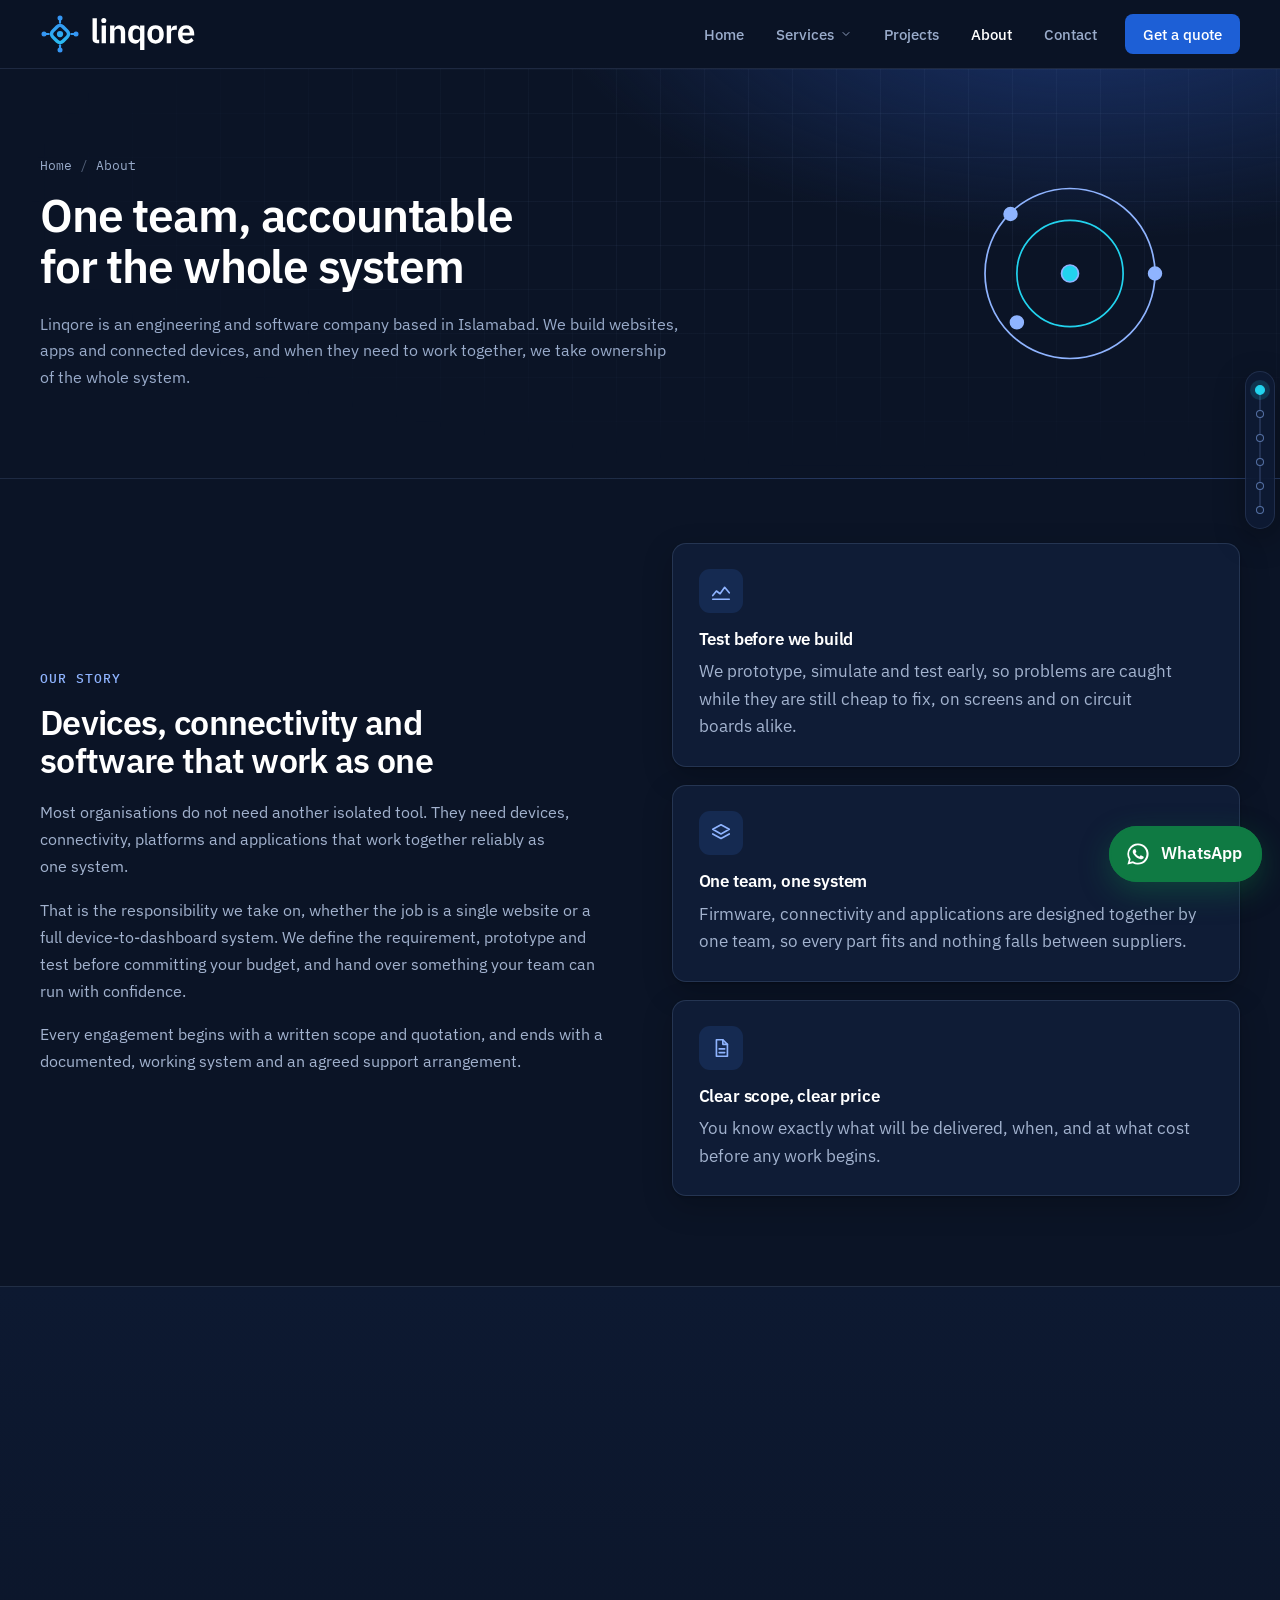
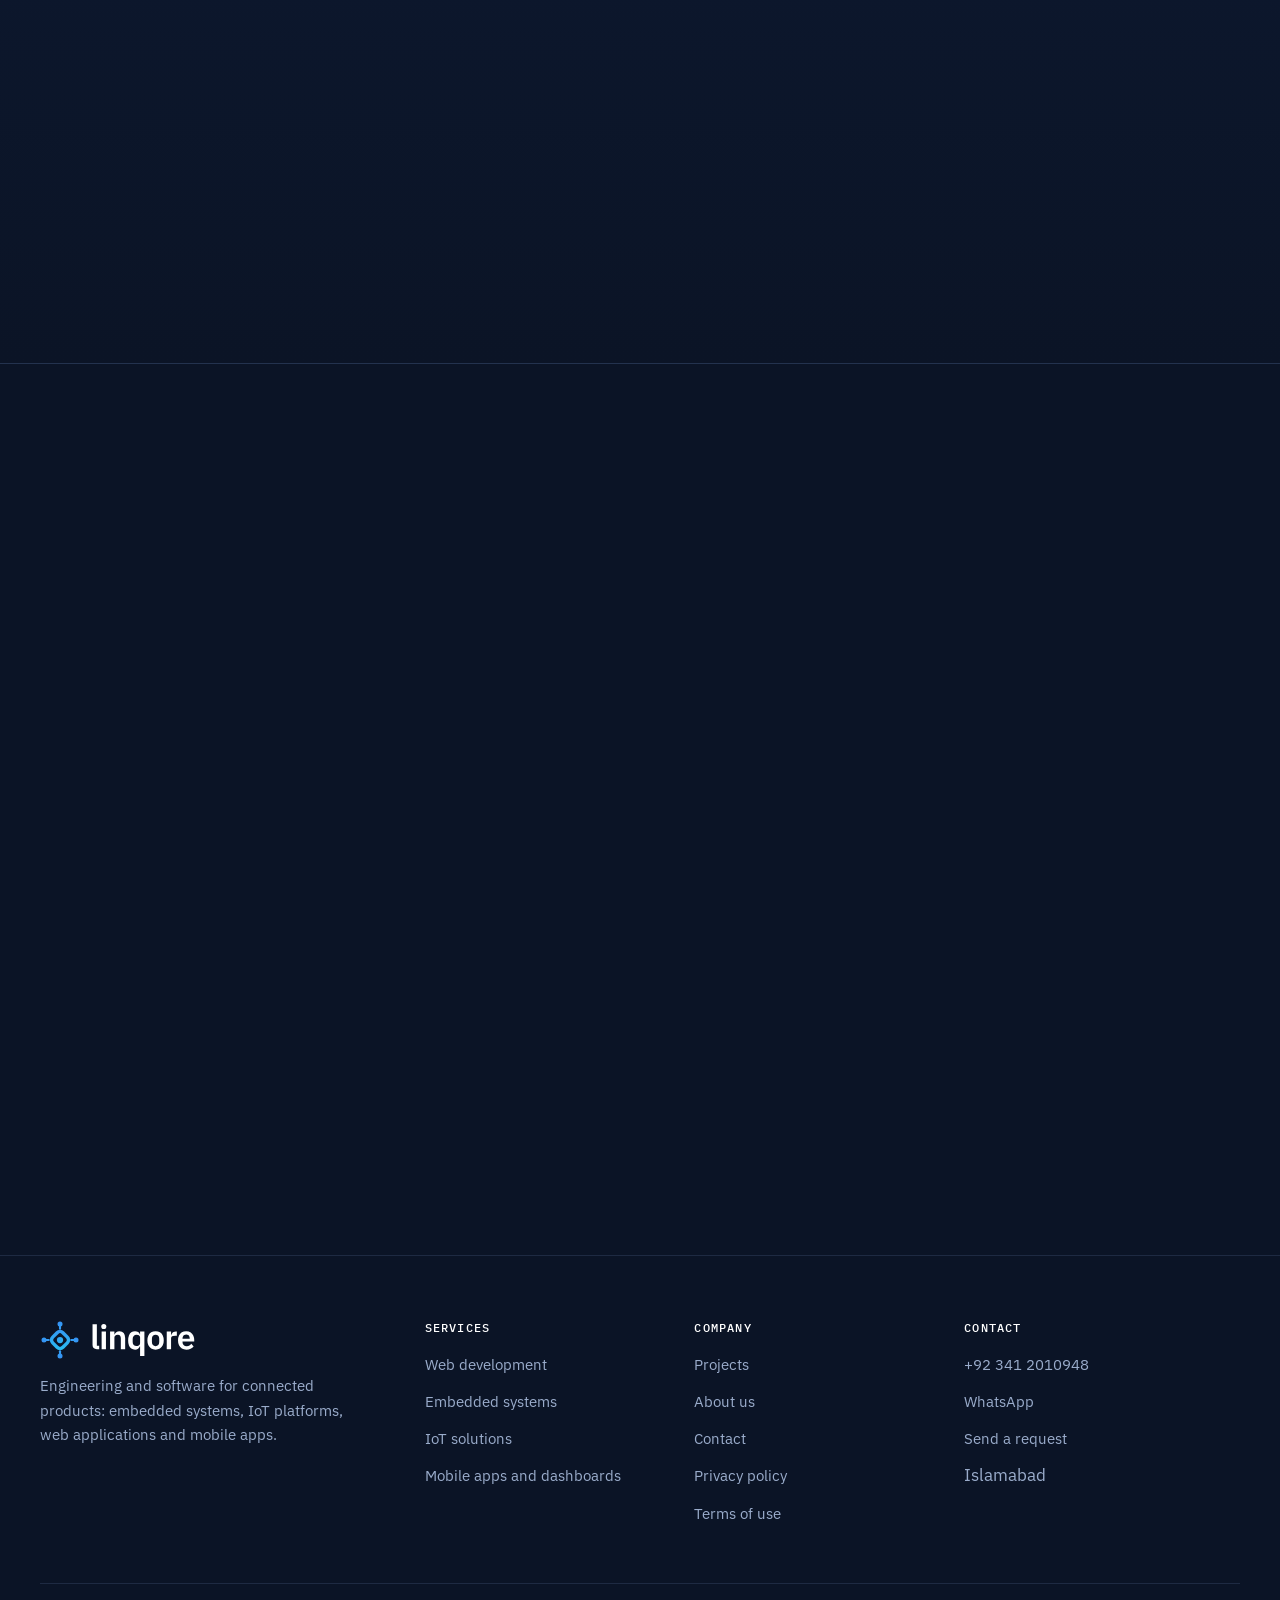
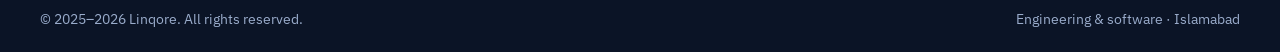
==== commit c6c6c5b5: "Copy: general, original wording across hero, services, about, footer; privacy notes Gmail delivery C" ====
--- a/about/index.html
+++ b/about/index.html
@@ -6,14 +6,14 @@
 <meta name="referrer" content="strict-origin-when-cross-origin">
 <meta name="viewport" content="width=device-width, initial-scale=1, viewport-fit=cover">
 <title>About Linqore: Engineering and Software Company in Islamabad</title>
-<meta name="description" content="Linqore is an engineering and software company based in Islamabad. We take ownership of the complete connected system, from the firmware on the device to the platform and apps your team relies on every day.">
+<meta name="description" content="Linqore is an engineering and software company based in Islamabad. We build websites, apps and connected devices, and when they need to work together, we take ownership of the whole system.">
 <link rel="canonical" href="https://123rahmat.github.io/NX/about/">
 <meta name="theme-color" content="#0B1426">
 <meta name="format-detection" content="telephone=no">
 <meta property="og:type" content="website"><meta property="og:site_name" content="Linqore"><meta property="og:locale" content="en_PK">
-<meta property="og:title" content="About Linqore: Engineering and Software Company in Islamabad"><meta property="og:description" content="Linqore is an engineering and software company based in Islamabad. We take ownership of the complete connected system, from the firmware on the device to the platform and apps your team relies on every day.">
+<meta property="og:title" content="About Linqore: Engineering and Software Company in Islamabad"><meta property="og:description" content="Linqore is an engineering and software company based in Islamabad. We build websites, apps and connected devices, and when they need to work together, we take ownership of the whole system.">
 <meta property="og:url" content="https://123rahmat.github.io/NX/about/"><meta property="og:image" content="https://123rahmat.github.io/NX/og-image.png"><meta property="og:image:width" content="1200"><meta property="og:image:height" content="630">
-<meta name="twitter:card" content="summary_large_image"><meta name="twitter:title" content="About Linqore: Engineering and Software Company in Islamabad"><meta name="twitter:description" content="Linqore is an engineering and software company based in Islamabad. We take ownership of the complete connected system, from the firmware on the device to the platform and apps your team relies on every day."><meta name="twitter:image" content="https://123rahmat.github.io/NX/og-image.png">
+<meta name="twitter:card" content="summary_large_image"><meta name="twitter:title" content="About Linqore: Engineering and Software Company in Islamabad"><meta name="twitter:description" content="Linqore is an engineering and software company based in Islamabad. We build websites, apps and connected devices, and when they need to work together, we take ownership of the whole system."><meta name="twitter:image" content="https://123rahmat.github.io/NX/og-image.png">
 <link rel="icon" href="data:image/svg+xml,%3Csvg%20xmlns%3D%22http%3A//www.w3.org/2000/svg%22%20viewBox%3D%220%200%2064%2064%22%3E%3Cg%20transform%3D%22translate%280.00%200.00%29%20scale%281.0000%29%22%3E%3Crect%20width%3D%2264%22%20height%3D%2264%22%20rx%3D%2216%22%20fill%3D%22%231D5FD6%22/%3E%3Cg%20transform%3D%22translate%288%208%29%20scale%28.75%29%22%3E%3Crect%20x%3D%2220.5%22%20y%3D%2220.5%22%20width%3D%2223%22%20height%3D%2223%22%20rx%3D%226.5%22%20fill%3D%22none%22%20stroke%3D%22%23FFFFFF%22%20stroke-width%3D%225.5%22%20transform%3D%22rotate%2845%2032%2032%29%22/%3E%3Ccircle%20cx%3D%2232%22%20cy%3D%2232%22%20r%3D%225%22%20fill%3D%22%23FFFFFF%22/%3E%3Cpath%20d%3D%22M32%2014V8.6%22%20stroke%3D%22%23FFFFFF%22%20stroke-width%3D%223.4%22%20stroke-linecap%3D%22round%22%20transform%3D%22rotate%280%2032%2032%29%22/%3E%3Ccircle%20cx%3D%2232%22%20cy%3D%226.4%22%20r%3D%224%22%20fill%3D%22%2322D3EE%22%20transform%3D%22rotate%280%2032%2032%29%22/%3E%3Cpath%20d%3D%22M32%2014V8.6%22%20stroke%3D%22%23FFFFFF%22%20stroke-width%3D%223.4%22%20stroke-linecap%3D%22round%22%20transform%3D%22rotate%2890%2032%2032%29%22/%3E%3Ccircle%20cx%3D%2232%22%20cy%3D%226.4%22%20r%3D%224%22%20fill%3D%22%2322D3EE%22%20transform%3D%22rotate%2890%2032%2032%29%22/%3E%3Cpath%20d%3D%22M32%2014V8.6%22%20stroke%3D%22%23FFFFFF%22%20stroke-width%3D%223.4%22%20stroke-linecap%3D%22round%22%20transform%3D%22rotate%28180%2032%2032%29%22/%3E%3Ccircle%20cx%3D%2232%22%20cy%3D%226.4%22%20r%3D%224%22%20fill%3D%22%2322D3EE%22%20transform%3D%22rotate%28180%2032%2032%29%22/%3E%3Cpath%20d%3D%22M32%2014V8.6%22%20stroke%3D%22%23FFFFFF%22%20stroke-width%3D%223.4%22%20stroke-linecap%3D%22round%22%20transform%3D%22rotate%28270%2032%2032%29%22/%3E%3Ccircle%20cx%3D%2232%22%20cy%3D%226.4%22%20r%3D%224%22%20fill%3D%22%2322D3EE%22%20transform%3D%22rotate%28270%2032%2032%29%22/%3E%3C/g%3E%3C/g%3E%3C/svg%3E" type="image/svg+xml">
 <link rel="icon" href="../assets/favicon-32.png?v=aaf29b44cd" sizes="32x32" type="image/png">
 <link rel="manifest" href="../site.webmanifest">
@@ -39,11 +39,11 @@
 </nav></div></header>
 <main id="main">
 <section class="phero"><div class="grid-bg"></div><div class="wrap">
-<div><ol class="crumbs"><li><a href="../">Home</a></li><li aria-current="page">About</li></ol><h1>One team, accountable for the whole system</h1><p class="lead">Linqore is an engineering and software company based in Islamabad. We take ownership of the complete connected system, from the firmware on the device to the platform and apps your team relies on every day.</p></div>
+<div><ol class="crumbs"><li><a href="../">Home</a></li><li aria-current="page">About</li></ol><h1>One team, accountable for the whole system</h1><p class="lead">Linqore is an engineering and software company based in Islamabad. We build websites, apps and connected devices, and when they need to work together, we take ownership of the whole system.</p></div>
 <div class="art"><svg viewBox="0 0 320 240" fill="none" aria-hidden="true"><g stroke="currentColor" stroke-width="1.6"><circle cx="160" cy="120" r="80"/><circle cx="160" cy="120" r="50" stroke="#22D3EE"/><circle cx="160" cy="120" r="8" fill="#22D3EE"/><circle cx="240" cy="120" r="6" fill="currentColor"/><circle cx="104" cy="64" r="6" fill="currentColor"/><circle cx="110" cy="166" r="6" fill="currentColor"/></g></svg></div></div></section>
 <section class="sec"><div class="wrap split">
-<div data-rv><span class="kick">Our story</span><h2 class="h2">Devices, connectivity and software that work as one</h2><div class="prose"><p>Most organisations do not need another isolated tool. They need devices, connectivity, platforms and applications that work together reliably as one system.</p><p>That is the responsibility we take on. We define the requirement, model the system where hardware is involved, build and test the software, and hand over a platform your team can operate with confidence.</p><p>Every engagement begins with a written scope and quotation, and ends with a documented, working system and an agreed support arrangement.</p></div></div>
-<div class="cards one" data-rv><div class="card"><div class="ico-b"><svg viewBox="0 0 24 24" fill="none" stroke="currentColor" stroke-width="1.8" stroke-linecap="round" stroke-linejoin="round" aria-hidden="true"><path d="M3 17l4-5 4 3 5-7 5 6"/><path d="M3 21h18"/></svg></div><h3>Test before we build</h3><p>We simulate hardware and control logic first, so design mistakes are caught while they are still cheap to fix.</p></div><div class="card"><div class="ico-b"><svg viewBox="0 0 24 24" fill="none" stroke="currentColor" stroke-width="1.8" stroke-linecap="round" stroke-linejoin="round" aria-hidden="true"><path d="m12 3 9 5-9 5-9-5z"/><path d="m3 13 9 5 9-5"/></svg></div><h3>One team, one system</h3><p>Firmware, connectivity and applications are designed together by one team, so every part fits and nothing falls between suppliers.</p></div><div class="card"><div class="ico-b"><svg viewBox="0 0 24 24" fill="none" stroke="currentColor" stroke-width="1.8" stroke-linecap="round" stroke-linejoin="round" aria-hidden="true"><path d="M7 3h7l5 5v13H7z"/><path d="M14 3v5h5M10 13h6M10 17h6"/></svg></div><h3>Clear scope, clear price</h3><p>You know exactly what will be delivered, when, and at what cost before any work begins.</p></div></div>
+<div data-rv><span class="kick">Our story</span><h2 class="h2">Devices, connectivity and software that work as one</h2><div class="prose"><p>Most organisations do not need another isolated tool. They need devices, connectivity, platforms and applications that work together reliably as one system.</p><p>That is the responsibility we take on, whether the job is a single website or a full device-to-dashboard system. We define the requirement, prototype and test before committing your budget, and hand over something your team can run with confidence.</p><p>Every engagement begins with a written scope and quotation, and ends with a documented, working system and an agreed support arrangement.</p></div></div>
+<div class="cards one" data-rv><div class="card"><div class="ico-b"><svg viewBox="0 0 24 24" fill="none" stroke="currentColor" stroke-width="1.8" stroke-linecap="round" stroke-linejoin="round" aria-hidden="true"><path d="M3 17l4-5 4 3 5-7 5 6"/><path d="M3 21h18"/></svg></div><h3>Test before we build</h3><p>We prototype, simulate and test early, so problems are caught while they are still cheap to fix, on screens and on circuit boards alike.</p></div><div class="card"><div class="ico-b"><svg viewBox="0 0 24 24" fill="none" stroke="currentColor" stroke-width="1.8" stroke-linecap="round" stroke-linejoin="round" aria-hidden="true"><path d="m12 3 9 5-9 5-9-5z"/><path d="m3 13 9 5 9-5"/></svg></div><h3>One team, one system</h3><p>Firmware, connectivity and applications are designed together by one team, so every part fits and nothing falls between suppliers.</p></div><div class="card"><div class="ico-b"><svg viewBox="0 0 24 24" fill="none" stroke="currentColor" stroke-width="1.8" stroke-linecap="round" stroke-linejoin="round" aria-hidden="true"><path d="M7 3h7l5 5v13H7z"/><path d="M14 3v5h5M10 13h6M10 17h6"/></svg></div><h3>Clear scope, clear price</h3><p>You know exactly what will be delivered, when, and at what cost before any work begins.</p></div></div>
 </div></section>
 <section class="sec alt"><div class="wrap">
 <div class="sec-h" data-rv><span class="kick">Connectivity</span><h2>Communication links and protocols</h2><p>We connect devices over the link that suits the site, and use the protocol your systems already speak.</p></div>
@@ -63,7 +63,7 @@
 <div><h2 class="fh">Company</h2><ul><li><a href="../projects/">Projects</a></li><li><a href="../about/">About us</a></li><li><a href="../contact/">Contact</a></li><li><a href="../privacy/">Privacy policy</a></li><li><a href="../terms/">Terms of use</a></li></ul></div>
 <div><h2 class="fh">Contact</h2><ul><li><a href="tel:+923412010948">+92 341 2010948</a></li><li><a href="https://wa.me/923412010948?text=Hi%20Linqore%2C%20I%27d%20like%20to%20discuss%20a%20project." target="_blank" rel="noopener noreferrer">WhatsApp</a></li><li><a href="../contact/">Send a request</a></li><li>Islamabad</li></ul></div>
 </div>
-<div class="bot"><span>&copy; 2025&ndash;<span id="yr">2026</span> Linqore. All rights reserved.</span><span>Digital solutions &middot; Islamabad</span></div>
+<div class="bot"><span>&copy; 2025&ndash;<span id="yr">2026</span> Linqore. All rights reserved.</span><span>Engineering &amp; software &middot; Islamabad</span></div>
 </div></footer>
 <a class="wa-fab" href="https://wa.me/923412010948?text=Hi%20Linqore%2C%20I%27d%20like%20to%20discuss%20a%20project." target="_blank" rel="noopener noreferrer" aria-label="Chat with us on WhatsApp"><svg viewBox="0 0 32 32" aria-hidden="true"><path fill="currentColor" d="M16 3a13 13 0 0 0-11.2 19.6L3 29l6.6-1.7A13 13 0 1 0 16 3zm0 23.7c-2 0-4-.6-5.7-1.6l-.4-.2-3.9 1 1-3.8-.3-.4A10.7 10.7 0 1 1 16 26.7zm5.9-8c-.3-.2-1.9-1-2.2-1s-.5-.2-.7.2-.8 1-1 1.2-.4.2-.7 0a8.8 8.8 0 0 1-4.4-3.8c-.3-.6.3-.5 1-1.7.1-.2 0-.4 0-.6l-1-2.4c-.3-.6-.5-.5-.7-.5h-.6c-.2 0-.6 0-.9.4s-1.2 1.1-1.2 2.7 1.2 3.2 1.4 3.4 2.4 3.6 5.7 5c2.1.9 3 1 4 .8.7-.1 1.9-.8 2.2-1.5s.3-1.4.2-1.5-.3-.2-.6-.4z"/></svg><span>WhatsApp</span></a>
 </body>
